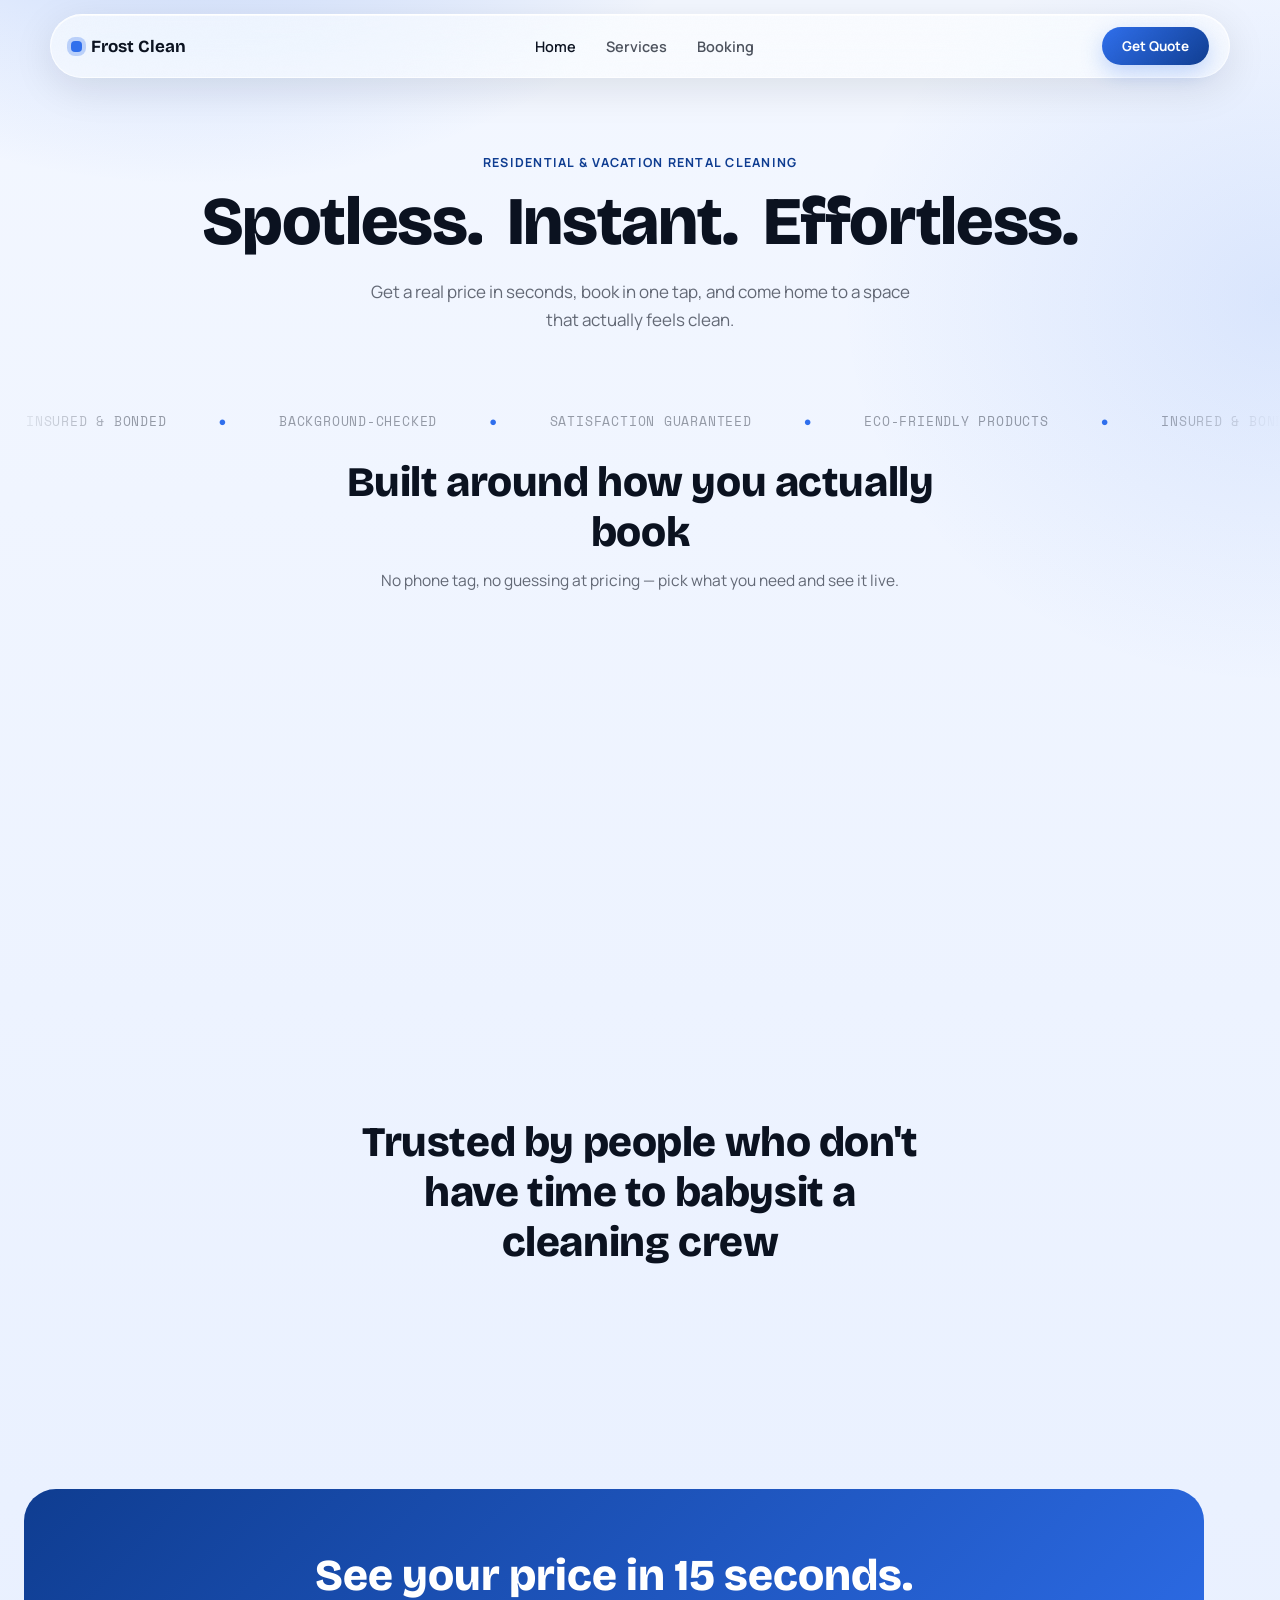
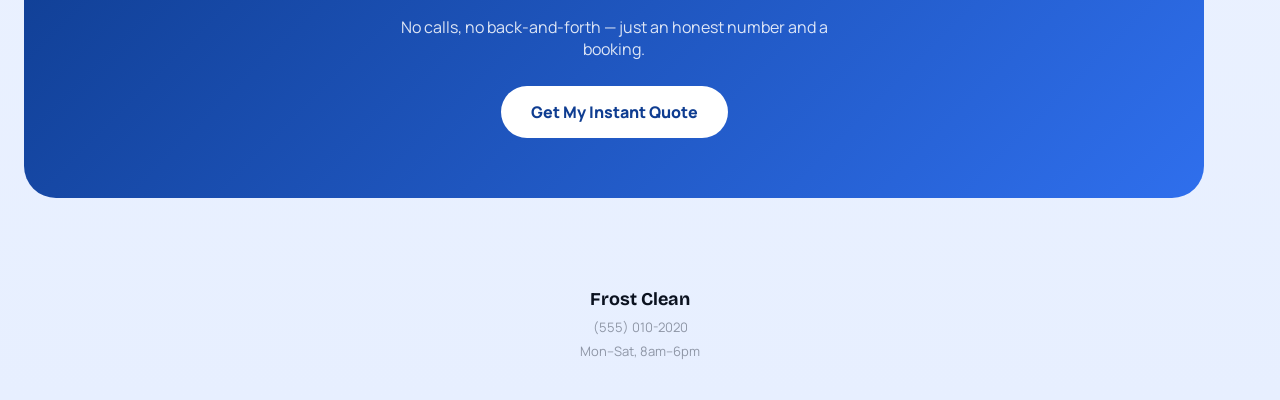
==== index.html @ 078ac019 "Add files via upload" ====
<!DOCTYPE html>
<html lang="en">
<head>
<meta charset="UTF-8">
<meta name="viewport" content="width=device-width, initial-scale=1.0">
<title>Frost Clean — Home</title>
<meta name="description" content="Spotless cleaning, quoted instantly. Residential and vacation rental cleaning built for busy people.">
<link rel="icon" href="data:image/svg+xml,%3Csvg xmlns='http://www.w3.org/2000/svg' viewBox='0 0 32 32'%3E%3Crect width='32' height='32' rx='8' fill='%232F6FED'/%3E%3Ccircle cx='16' cy='16' r='7' fill='white' fill-opacity='0.9'/%3E%3C/svg%3E">
<link rel="stylesheet" href="styles.css">
</head>
<body class="intro-active">

<div id="intro" aria-hidden="true"></div>

<header>
  <div class="nav-inner glass">
    <div class="brand"><span class="brand-dot"></span> <span data-biz-name>Frost Clean</span></div>
    <div class="nav-links">
      <a href="index.html" class="current">Home</a>
      <a href="services.html">Services</a>
      <a href="booking.html">Booking</a>
    </div>
    <a href="booking.html" class="nav-cta">Get Quote</a>
  </div>
</header>

<section class="hero wrap">
  <div class="eyebrow" id="heroEyebrow"></div>
  <h1 class="font-display" id="heroHeadline"></h1>
  <p id="heroSub"></p>
</section>

<div class="marquee">
  <div class="marquee-track" id="marqueeTrack"></div>
</div>

<section class="wrap">
  <div class="section-head">
    <h2>Built around how you actually book</h2>
    <p>No phone tag, no guessing at pricing — pick what you need and see it live.</p>
  </div>
  <div class="bento" id="bentoGrid"></div>
</section>

<section class="wrap">
  <div class="section-head">
    <h2>Trusted by people who don't have time to babysit a cleaning crew</h2>
  </div>
  <div class="testi-grid" id="testiGrid"></div>
</section>

<div class="cta-banner wrap">
  <h2 class="font-display">See your price in 15 seconds.</h2>
  <p>No calls, no back-and-forth — just an honest number and a booking.</p>
  <a href="booking.html" class="btn-white">Get My Instant Quote</a>
</div>

<footer>
  <div class="footer-brand" data-biz-name>Frost Clean</div>
  <div class="footer-meta" data-biz-phone>(555) 010-2020</div>
  <div class="footer-meta" data-biz-hours>Mon–Sat, 8am–6pm</div>
</footer>

<script src="config.js"></script>
<script src="script.js"></script>
</body>
</html>
---- styles.css ----
/* ============================================================
   FROST — main stylesheet
   Fonts: Bricolage Grotesque (display, has real character),
          Manrope (body), Space Mono (data/price — adds personality)
   ============================================================ */

@import url('https://fonts.googleapis.com/css2?family=Bricolage+Grotesque:opsz,wght@12..96,400..800&family=Manrope:wght@400;500;600;700;800&family=Space+Mono:wght@400;700&display=swap');

:root{
  --ink: #0B1220;
  --ink-soft: rgba(11,18,32,0.62);
  --ink-faint: rgba(11,18,32,0.4);
  --blue: #2F6FED;
  --blue-bright: #4FA8FF;
  --blue-deep: #0F3D91;
  --blue-glow: rgba(47,111,237,0.28);
  --surface: #F3F7FF;
  --surface-2: #E7EFFF;
  --glass: rgba(255,255,255,0.55);
  --glass-strong: rgba(255,255,255,0.78);
  --glass-border: rgba(255,255,255,0.7);
  --radius-lg: 28px;
  --radius-md: 20px;
  --radius-sm: 13px;
}

*{ margin:0; padding:0; box-sizing:border-box; }
html{ scroll-behavior:smooth; }
body{
  font-family:'Manrope', sans-serif;
  color:var(--ink);
  background:
    radial-gradient(ellipse 1000px 700px at 15% -10%, var(--blue-glow), transparent 55%),
    radial-gradient(ellipse 800px 700px at 100% 15%, rgba(47,111,237,0.12), transparent 55%),
    linear-gradient(180deg, var(--surface) 0%, var(--surface-2) 100%);
  overflow-x:hidden;
  -webkit-font-smoothing:antialiased;
}
a{ color:inherit; text-decoration:none; }
button{ font-family:inherit; cursor:pointer; border:none; background:none; }
img{ max-width:100%; display:block; }
::selection{ background:var(--blue); color:#fff; }

@media (prefers-reduced-motion: reduce){
  *{ animation-duration:0.01ms !important; animation-iteration-count:1 !important; transition-duration:0.01ms !important; }
}

.font-display{ font-family:'Bricolage Grotesque', sans-serif; }
.font-mono{ font-family:'Space Mono', monospace; }

.wrap{ max-width:1180px; margin:0 auto; padding:0 24px; }

/* ============================================================
   GLASS PRIMITIVE — layered, grainy, directionally lit (not flat)
   ============================================================ */
.glass{
  position:relative;
  background:var(--glass);
  backdrop-filter:blur(20px) saturate(160%);
  -webkit-backdrop-filter:blur(20px) saturate(160%);
  border:1px solid var(--glass-border);
  border-top-color:rgba(255,255,255,0.95);
  border-radius:var(--radius-md);
  box-shadow:0 10px 40px rgba(11,18,32,0.10), inset 0 1px 0 rgba(255,255,255,0.7);
}
.glass::before{
  content:''; position:absolute; inset:0; border-radius:inherit; pointer-events:none; opacity:0.5;
  background-image:url("data:image/svg+xml,%3Csvg xmlns='http://www.w3.org/2000/svg' width='60' height='60'%3E%3Cfilter id='n'%3E%3CfeTurbulence type='fractalNoise' baseFrequency='0.9' numOctaves='2' stitchTiles='stitch'/%3E%3C/filter%3E%3Crect width='100%25' height='100%25' filter='url(%23n)' opacity='0.03'/%3E%3C/svg%3E");
}
.glass-strong{ background:var(--glass-strong); }

/* cursor-reactive highlight — set via JS custom props --mx/--my */
.glass-reactive{ --mx:50%; --my:50%; }
.glass-reactive::after{
  content:''; position:absolute; inset:0; border-radius:inherit; pointer-events:none;
  background: radial-gradient(circle 220px at var(--mx) var(--my), rgba(255,255,255,0.55), transparent 70%);
  opacity:0; transition:opacity .3s ease;
}
.glass-reactive:hover::after{ opacity:1; }

.tilt{ transition:transform .35s cubic-bezier(.2,.8,.2,1), box-shadow .35s ease; }
.tilt:hover{ transform:translateY(-5px); box-shadow:0 24px 60px rgba(11,18,32,0.16); }

/* ============================================================
   THE OPENING WIPE (site-wide, plays once per session)
   ============================================================ */
#intro{
  position:fixed; inset:0; z-index:9999;
  background:
    radial-gradient(circle at 30% 20%, rgba(255,255,255,0.9), transparent 55%),
    linear-gradient(160deg, #eaf3ff 0%, #cfe3ff 45%, #9fc3ff 100%);
  clip-path: polygon(0% 0%, 100% 0%, 100% 100%, 0% 100%);
  animation: wipeAway 1.6s 0.9s cubic-bezier(.7,0,.2,1) forwards;
}
#intro::before{
  content:''; position:absolute; inset:0;
  background: linear-gradient(115deg, transparent 35%, rgba(255,255,255,0.7) 48%, transparent 60%);
  background-size: 260% 260%; background-position: 120% 0%;
  animation: shineSweep 1.4s 1.0s ease-in forwards;
}
@keyframes shineSweep{ to{ background-position: -20% 100%; } }
@keyframes wipeAway{
  0%{ clip-path: polygon(0% 0%, 100% 0%, 100% 100%, 0% 100%); }
  100%{ clip-path: polygon(150% -60%, 230% -60%, 230% 170%, 150% 170%); }
}
.foam-bubble{
  position:absolute; border-radius:50%;
  background: radial-gradient(circle at 30% 30%, #ffffff, #cfe3ff 70%);
  opacity:0; transform:scale(0.3);
  animation: bubbleUp 0.7s ease-out forwards;
  box-shadow: inset -4px -4px 10px rgba(47,111,237,0.15), 0 4px 10px rgba(47,111,237,0.15);
}
@keyframes bubbleUp{
  0%{ opacity:0; transform:scale(0.3) translateY(20px); }
  60%{ opacity:1; transform:scale(1.08) translateY(0); }
  100%{ opacity:0.95; transform:scale(1) translateY(0); }
}
.intro-word{
  position:absolute; top:50%; left:50%; transform:translate(-50%,-50%);
  font-family:'Bricolage Grotesque',sans-serif; font-weight:800; font-size:clamp(28px,6vw,54px);
  color:var(--blue-deep); letter-spacing:-0.02em; opacity:0;
  animation: wordIn 0.6s ease-out 0.15s forwards, wordOut 0.5s ease-in 1.0s forwards;
}
@keyframes wordIn{ from{ opacity:0; transform:translate(-50%,-50%) scale(0.85); } to{ opacity:1; transform:translate(-50%,-50%) scale(1); } }
@keyframes wordOut{ to{ opacity:0; transform:translate(-50%,-50%) scale(1.05); } }
body.intro-active{ overflow:hidden; height:100%; }

/* ============================================================
   NAV
   ============================================================ */
header{ position:sticky; top:14px; z-index:100; display:flex; justify-content:center; padding:0 14px; }
.nav-inner{
  width:100%; max-width:1180px; display:flex; align-items:center; justify-content:space-between;
  padding:12px 20px; border-radius:999px;
}
.brand{ display:flex; align-items:center; gap:9px; font-family:'Bricolage Grotesque',sans-serif; font-weight:700; font-size:17px; }
.brand-dot{ width:11px; height:11px; border-radius:4px; background:var(--blue); box-shadow:0 0 0 4px var(--blue-glow); }
.nav-links{ display:flex; gap:30px; font-size:14.5px; font-weight:600; }
.nav-links a{ opacity:.72; transition:.2s; }
.nav-links a:hover, .nav-links a.current{ opacity:1; }
.nav-cta{
  background:linear-gradient(135deg, var(--blue), var(--blue-deep)); color:#fff; font-weight:700; font-size:13.5px;
  padding:10px 20px; border-radius:999px; box-shadow:0 8px 22px var(--blue-glow); transition:transform .2s;
}
.nav-cta:hover{ transform:translateY(-2px); }
.nav-toggle{ display:none; }

/* ============================================================
   HERO with split-word entrance
   ============================================================ */
.hero{ text-align:center; padding:90px 24px 50px; }
.eyebrow{ font-size:12.5px; font-weight:700; letter-spacing:.1em; text-transform:uppercase; color:var(--blue-deep); margin-bottom:16px; }
.hero h1{ font-family:'Bricolage Grotesque',sans-serif; font-weight:800; font-size:clamp(38px,7vw,68px); letter-spacing:-0.02em; line-height:1.02; }
.split-word{ display:inline-block; overflow:hidden; vertical-align:top; margin:0 6px; }
.split-word span{ display:inline-block; transform:translateY(110%); animation:wordRise .7s cubic-bezier(.2,.9,.25,1) forwards; }
@keyframes wordRise{ to{ transform:translateY(0); } }
.hero p{ color:var(--ink-soft); max-width:540px; margin:22px auto 0; font-size:17px; line-height:1.6; }

/* trust marquee */
.marquee{ overflow:hidden; white-space:nowrap; padding:26px 0; -webkit-mask-image:linear-gradient(90deg,transparent,#000 10%,#000 90%,transparent); mask-image:linear-gradient(90deg,transparent,#000 10%,#000 90%,transparent); }
.marquee-track{ display:inline-flex; animation:scrollMarquee 22s linear infinite; }
.marquee-track span{ font-family:'Space Mono',monospace; font-size:13px; letter-spacing:.06em; padding:0 26px; color:var(--ink-faint); }
.marquee-track span.dot{ color:var(--blue); }
@keyframes scrollMarquee{ from{ transform:translateX(0); } to{ transform:translateX(-50%); } }

/* ============================================================
   BENTO SERVICES GRID (asymmetric — not uniform 3-col)
   ============================================================ */
section{ padding:70px 0; }
.section-head{ max-width:600px; margin:0 auto 44px; text-align:center; }
.section-head h2{ font-family:'Bricolage Grotesque',sans-serif; font-weight:800; font-size:clamp(28px,4.4vw,42px); letter-spacing:-0.01em; }
.section-head p{ color:var(--ink-soft); margin-top:12px; font-size:15.5px; }

.bento{ display:grid; grid-template-columns:repeat(4, 1fr); grid-auto-rows:150px; gap:16px; }
.bento-card{ padding:26px; display:flex; flex-direction:column; justify-content:flex-end; overflow:hidden; }
.bento-card.big{ grid-column:span 2; grid-row:span 2; }
.bento-card h3{ font-family:'Bricolage Grotesque',sans-serif; font-weight:700; font-size:20px; margin-bottom:8px; }
.bento-card.big h3{ font-size:26px; }
.bento-card p{ color:var(--ink-soft); font-size:14px; line-height:1.5; }
.bento-card .glow{ position:absolute; width:180px; height:180px; border-radius:50%; background:radial-gradient(circle, var(--blue-glow), transparent 70%); top:-60px; right:-60px; }

/* ============================================================
   TESTIMONIALS
   ============================================================ */
.testi-grid{ display:grid; grid-template-columns:repeat(3,1fr); gap:18px; }
.testi-card{ padding:26px; }
.stars{ color:var(--blue); letter-spacing:2px; margin-bottom:12px; }
.testi-card p{ font-size:14.5px; margin-bottom:14px; }
.testi-name{ font-weight:700; font-size:13.5px; }

/* ============================================================
   BIG CTA BANNER
   ============================================================ */
.cta-banner{
  margin:20px 24px; padding:60px 40px; text-align:center; border-radius:32px;
  background:linear-gradient(135deg, var(--blue-deep), var(--blue));
  color:#fff; position:relative; overflow:hidden;
}
.cta-banner h2{ font-family:'Bricolage Grotesque',sans-serif; font-weight:800; font-size:clamp(28px,4.6vw,44px); margin-bottom:14px; }
.cta-banner p{ opacity:.85; max-width:460px; margin:0 auto 26px; }
.cta-banner .btn-white{
  display:inline-block; background:#fff; color:var(--blue-deep); font-weight:800; padding:15px 30px; border-radius:999px;
  transition:transform .2s;
}
.cta-banner .btn-white:hover{ transform:translateY(-3px); }

/* ============================================================
   CALCULATOR (booking page)
   ============================================================ */
.calc{ max-width:600px; margin:0 auto; padding:32px; }
.type-pills{ display:flex; gap:8px; margin-bottom:22px; }
.pill{ flex:1; text-align:center; padding:11px 8px; border-radius:14px; font-size:12.5px; font-weight:700;
  background:rgba(255,255,255,0.5); border:1px solid rgba(11,18,32,0.08); cursor:pointer; transition:.2s; color:var(--ink-soft); }
.pill.active{ background:var(--blue); color:#fff; box-shadow:0 8px 18px var(--blue-glow); border-color:transparent; }
.calc-grid{ display:grid; grid-template-columns:1fr 1fr; gap:14px; margin-bottom:22px; }
.field label{ display:block; font-size:12px; font-weight:700; color:var(--ink-soft); text-transform:uppercase; letter-spacing:.05em; margin-bottom:8px; }
.stepper{ display:flex; align-items:center; gap:12px; background:rgba(255,255,255,0.5); border:1px solid rgba(11,18,32,0.08); border-radius:14px; padding:9px 14px; }
.stepper button{ width:30px; height:30px; border-radius:9px; background:rgba(47,111,237,0.1); color:var(--blue-deep); font-size:17px; font-weight:700; transition:.2s; }
.stepper button:hover{ background:var(--blue); color:#fff; }
.stepper span{ font-family:'Space Mono',monospace; font-weight:700; flex:1; text-align:center; }
.zip-field input{ width:100%; padding:12px 14px; border-radius:14px; border:1px solid rgba(11,18,32,0.08); background:rgba(255,255,255,0.5); font-family:inherit; font-size:14.5px; }
.zip-field input:focus{ outline:none; border-color:var(--blue); box-shadow:0 0 0 3px var(--blue-glow); }
.breakdown{ border-top:1px dashed rgba(11,18,32,0.15); padding-top:16px; margin-bottom:8px; }
.b-row{ display:flex; justify-content:space-between; font-size:13px; color:var(--ink-soft); padding:4px 0; font-family:'Space Mono',monospace; }
.b-row.total{ color:var(--ink); font-weight:700; font-size:15px; border-top:1px solid rgba(11,18,32,0.1); margin-top:6px; padding-top:10px; }
.price-hero{ text-align:center; margin:18px 0 22px; position:relative; }
.price-hero .amount{ font-family:'Space Mono',monospace; font-weight:700; font-size:46px; color:var(--blue-deep); }
.price-hero .amount sup{ font-size:18px; }
.price-hero .caption{ font-size:12.5px; color:var(--ink-soft); margin-top:4px; }
.ripple{ position:absolute; left:50%; top:50%; width:10px; height:10px; border-radius:50%; border:2px solid var(--blue-bright); transform:translate(-50%,-50%); opacity:0; pointer-events:none; }
.ripple.animate{ animation: rippleOut 0.6s ease-out; }
@keyframes rippleOut{ 0%{ opacity:0.8; width:10px; height:10px; } 100%{ opacity:0; width:170px; height:170px; } }

.btn-primary{
  display:block; width:100%; text-align:center; padding:16px; border-radius:999px;
  background:linear-gradient(135deg, var(--blue), var(--blue-deep)); color:#fff;
  font-weight:700; font-size:15px; box-shadow:0 14px 30px var(--blue-glow); transition:transform .2s;
}
.btn-primary:hover{ transform:translateY(-3px); }

.book-form{ display:flex; flex-direction:column; gap:12px; margin-top:30px; }
.book-form input, .book-form select, .book-form textarea{
  padding:13px 15px; border-radius:14px; border:1px solid rgba(11,18,32,0.1); background:rgba(255,255,255,0.55);
  font-family:inherit; font-size:14.5px;
}
.book-form input:focus, .book-form select:focus, .book-form textarea:focus{ outline:none; border-color:var(--blue); box-shadow:0 0 0 3px var(--blue-glow); }
.sr-only{ position:absolute; width:1px; height:1px; padding:0; margin:-1px; overflow:hidden; clip:rect(0,0,0,0); white-space:nowrap; border:0; }

/* ============================================================
   SERVICES PAGE — pricing tiers
   ============================================================ */
.tier-grid{ display:grid; grid-template-columns:repeat(3,1fr); gap:20px; }
.tier-card{ padding:32px 26px; text-align:center; }
.tier-card.featured{ border:2px solid var(--blue); transform:scale(1.03); }
.tier-name{ font-family:'Bricolage Grotesque',sans-serif; font-weight:700; font-size:20px; margin-bottom:8px; }
.tier-price{ font-family:'Space Mono',monospace; font-weight:700; font-size:36px; color:var(--blue-deep); margin-bottom:16px; }
.tier-list{ list-style:none; text-align:left; margin-bottom:24px; }
.tier-list li{ font-size:13.5px; color:var(--ink-soft); padding:7px 0; border-bottom:1px solid rgba(11,18,32,0.06); }
.tier-list li::before{ content:'✓ '; color:var(--blue); font-weight:700; }

/* ============================================================
   WIPE-CLEAN SCROLL REVEAL
   ============================================================ */
.wipe{ opacity:0; clip-path: polygon(0 0, 0 0, 0 100%, 0% 100%); transition: clip-path 0.9s cubic-bezier(.65,0,.35,1), opacity 0.5s ease; }
.wipe.wipe-in{ opacity:1; clip-path: polygon(0 0, 100% 0, 100% 100%, 0% 100%); }

/* ============================================================
   FOOTER
   ============================================================ */
footer{ text-align:center; padding:70px 20px 40px; }
.footer-brand{ font-family:'Bricolage Grotesque',sans-serif; font-weight:700; font-size:18px; margin-bottom:8px; }
.footer-meta{ font-size:13px; color:var(--ink-faint); margin-top:6px; }

/* ============================================================
   RESPONSIVE
   ============================================================ */
@media (max-width:900px){
  .bento{ grid-template-columns:repeat(2,1fr); }
  .bento-card.big{ grid-column:span 2; grid-row:span 1; min-height:200px; }
  .testi-grid{ grid-template-columns:1fr; }
  .tier-grid{ grid-template-columns:1fr; }
  .tier-card.featured{ transform:none; }
}
@media (max-width:640px){
  .nav-links{ display:none; }
  .bento{ grid-template-columns:1fr; }
  .bento-card.big{ grid-column:span 1; }
  .calc-grid{ grid-template-columns:1fr; }
}
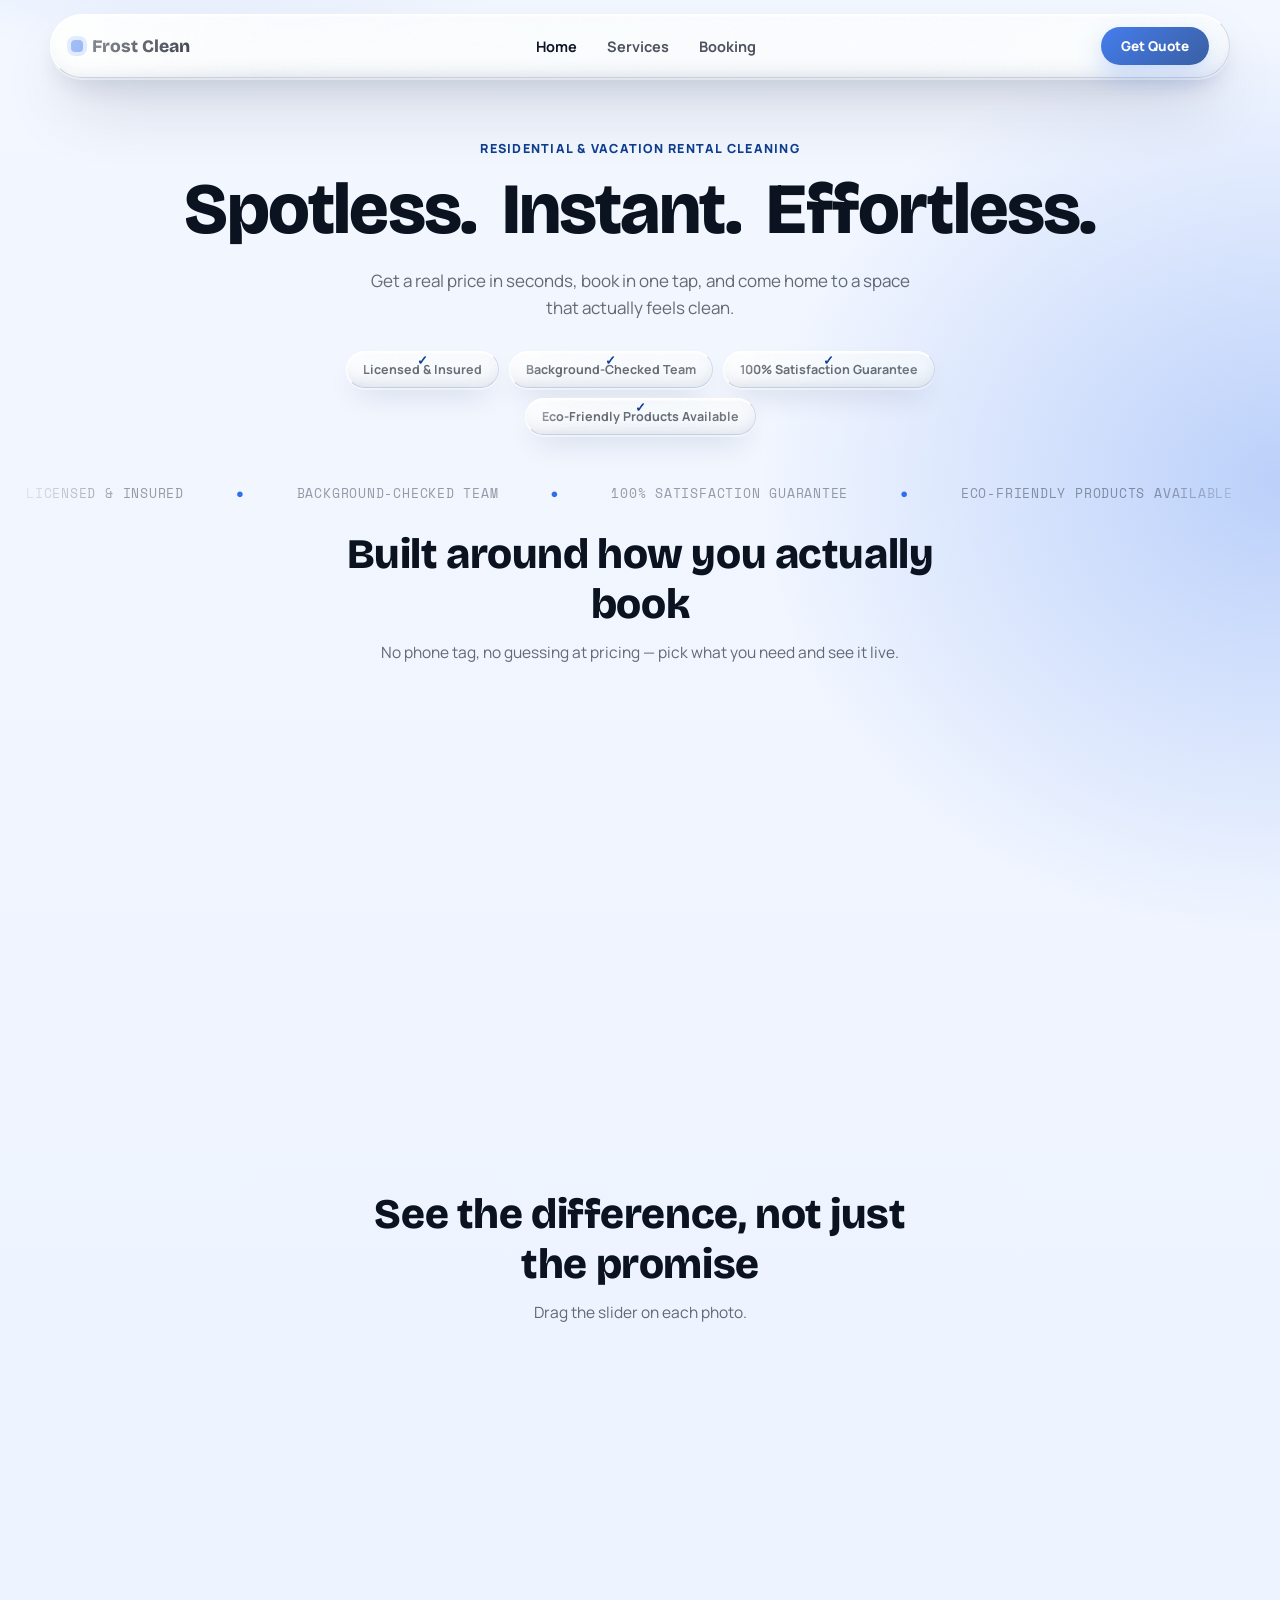
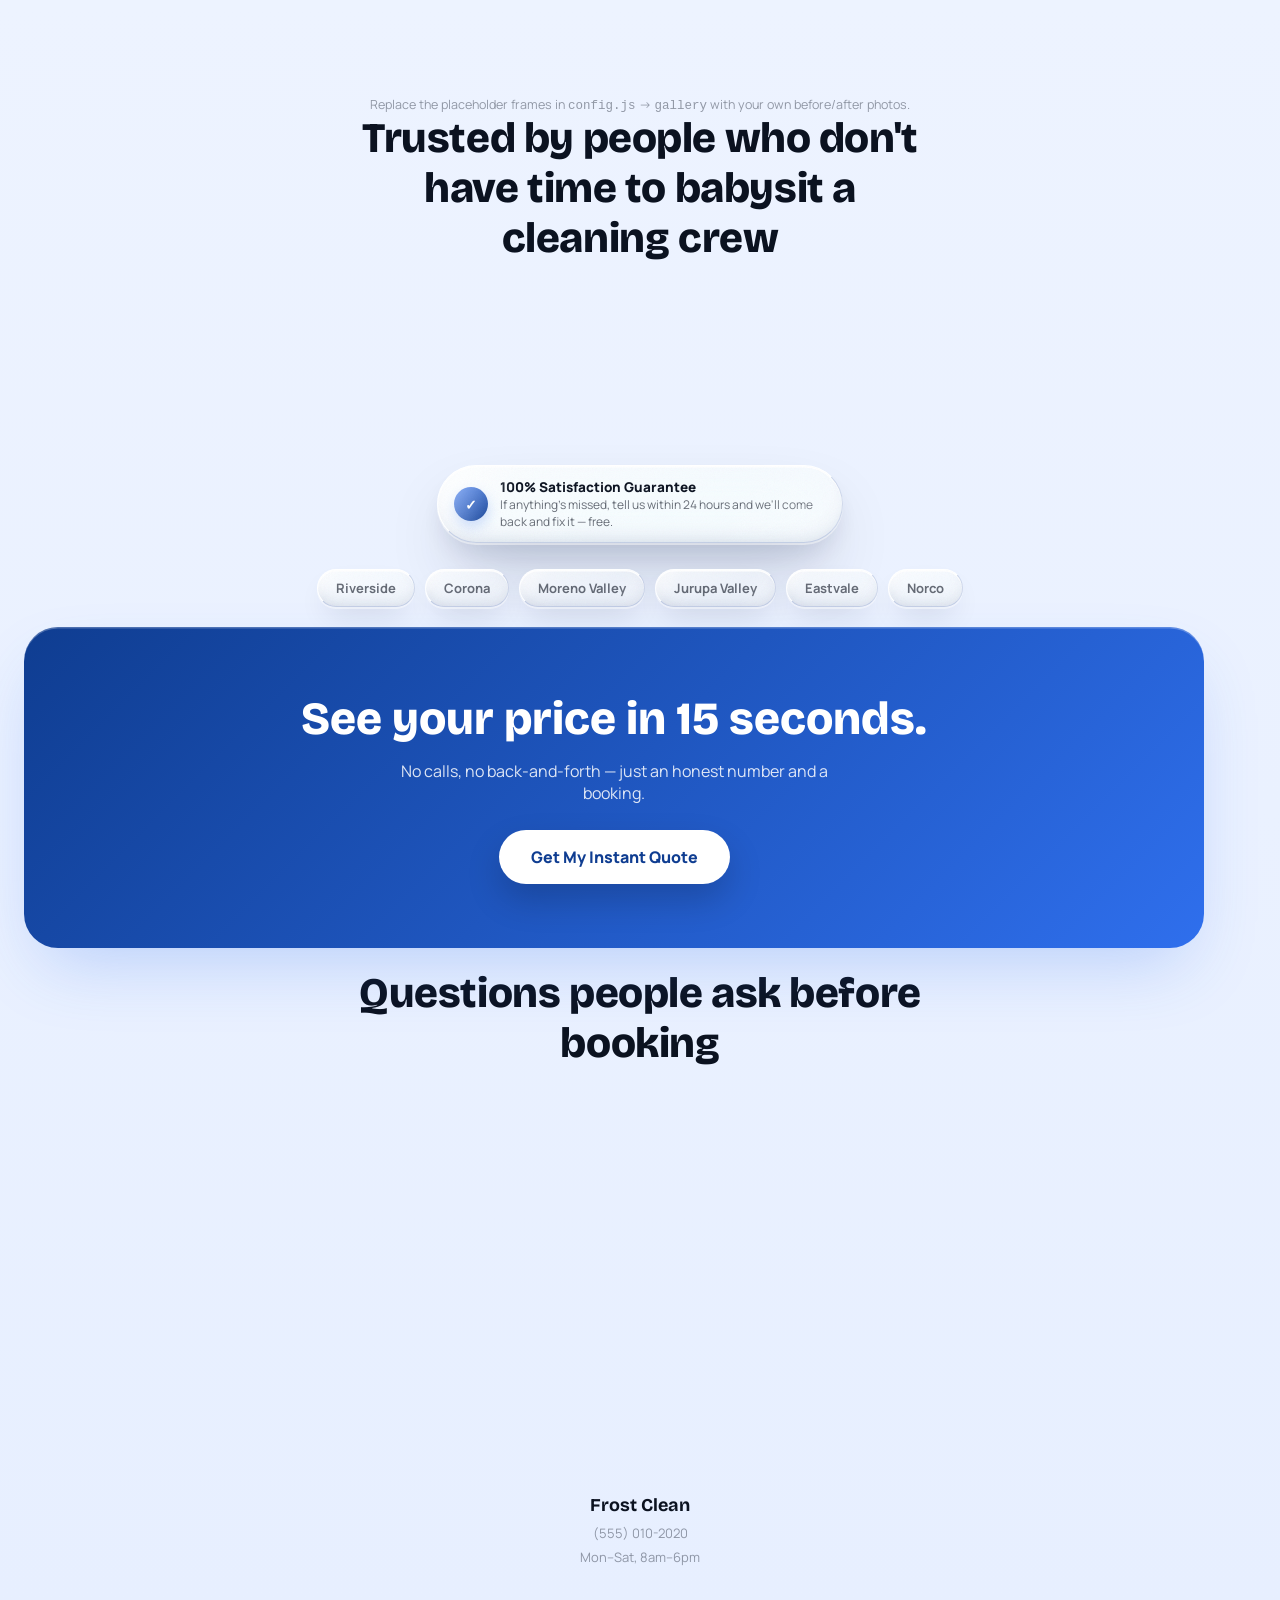
==== commit 6534ca5d: "Add files via upload" ====
--- a/index.html
+++ b/index.html
@@ -3,9 +3,14 @@
 <head>
 <meta charset="UTF-8">
 <meta name="viewport" content="width=device-width, initial-scale=1.0">
+<meta name="theme-color" content="#2F6FED">
 <title>Frost Clean — Home</title>
 <meta name="description" content="Spotless cleaning, quoted instantly. Residential and vacation rental cleaning built for busy people.">
+<meta property="og:title" content="Frost Clean">
+<meta property="og:description" content="Get a real price in seconds, book in one tap.">
 <link rel="icon" href="data:image/svg+xml,%3Csvg xmlns='http://www.w3.org/2000/svg' viewBox='0 0 32 32'%3E%3Crect width='32' height='32' rx='8' fill='%232F6FED'/%3E%3Ccircle cx='16' cy='16' r='7' fill='white' fill-opacity='0.9'/%3E%3C/svg%3E">
+<link rel="preconnect" href="https://fonts.googleapis.com">
+<link rel="preconnect" href="https://fonts.gstatic.com" crossorigin>
 <link rel="stylesheet" href="styles.css">
 </head>
 <body class="intro-active">
@@ -28,6 +33,7 @@
   <div class="eyebrow" id="heroEyebrow"></div>
   <h1 class="font-display" id="heroHeadline"></h1>
   <p id="heroSub"></p>
+  <div class="badge-row" id="badgeRow"></div>
 </section>
 
 <div class="marquee">
@@ -44,9 +50,23 @@
 
 <section class="wrap">
   <div class="section-head">
+    <h2>See the difference, not just the promise</h2>
+    <p>Drag the slider on each photo.</p>
+  </div>
+  <div class="gallery-grid" id="galleryGrid"></div>
+  <p class="gallery-note">Replace the placeholder frames in <code>config.js</code> → <code>gallery</code> with your own before/after photos.</p>
+</section>
+
+<section class="wrap">
+  <div class="section-head">
     <h2>Trusted by people who don't have time to babysit a cleaning crew</h2>
   </div>
   <div class="testi-grid" id="testiGrid"></div>
+</section>
+
+<section class="wrap" style="text-align:center;">
+  <div class="guarantee-badge glass" id="guaranteeBadge"></div>
+  <div class="area-chips" id="areaChips"></div>
 </section>
 
 <div class="cta-banner wrap">
@@ -55,13 +75,22 @@
   <a href="booking.html" class="btn-white">Get My Instant Quote</a>
 </div>
 
+<section class="wrap">
+  <div class="section-head">
+    <h2>Questions people ask before booking</h2>
+  </div>
+  <div class="faq-list" id="faqList"></div>
+</section>
+
 <footer>
   <div class="footer-brand" data-biz-name>Frost Clean</div>
   <div class="footer-meta" data-biz-phone>(555) 010-2020</div>
   <div class="footer-meta" data-biz-hours>Mon–Sat, 8am–6pm</div>
 </footer>
 
-<script src="config.js"></script>
-<script src="script.js"></script>
+<div class="mobile-cta glass-strong" id="mobileCta"></div>
+
+<script src="config.js" defer></script>
+<script src="script.js" defer></script>
 </body>
 </html>
--- a/styles.css
+++ b/styles.css
@@ -2,6 +2,11 @@
    FROST — main stylesheet
    Fonts: Bricolage Grotesque (display, has real character),
           Manrope (body), Space Mono (data/price — adds personality)
+
+   Colors are set as CSS variables here as sane fallbacks, but
+   theme.js overwrites --blue / --blue-deep / --blue-bright /
+   --blue-glow at runtime from config.js. You should not need to
+   edit the color values below for a normal rebrand.
    ============================================================ */
 
 @import url('https://fonts.googleapis.com/css2?family=Bricolage+Grotesque:opsz,wght@12..96,400..800&family=Manrope:wght@400;500;600;700;800&family=Space+Mono:wght@400;700&display=swap');
@@ -16,12 +21,12 @@
   --blue-glow: rgba(47,111,237,0.28);
   --surface: #F3F7FF;
   --surface-2: #E7EFFF;
-  --glass: rgba(255,255,255,0.55);
-  --glass-strong: rgba(255,255,255,0.78);
-  --glass-border: rgba(255,255,255,0.7);
-  --radius-lg: 28px;
-  --radius-md: 20px;
-  --radius-sm: 13px;
+  --glass: rgba(255,255,255,0.46);
+  --glass-strong: rgba(255,255,255,0.72);
+  --glass-border: rgba(255,255,255,0.75);
+  --radius-lg: 30px;
+  --radius-md: 22px;
+  --radius-sm: 14px;
 }
 
 *{ margin:0; padding:0; box-sizing:border-box; }
@@ -31,7 +36,7 @@
   color:var(--ink);
   background:
     radial-gradient(ellipse 1000px 700px at 15% -10%, var(--blue-glow), transparent 55%),
-    radial-gradient(ellipse 800px 700px at 100% 15%, rgba(47,111,237,0.12), transparent 55%),
+    radial-gradient(ellipse 800px 700px at 100% 15%, var(--blue-glow), transparent 65%),
     linear-gradient(180deg, var(--surface) 0%, var(--surface-2) 100%);
   overflow-x:hidden;
   -webkit-font-smoothing:antialiased;
@@ -51,38 +56,85 @@
 .wrap{ max-width:1180px; margin:0 auto; padding:0 24px; }
 
 /* ============================================================
-   GLASS PRIMITIVE — layered, grainy, directionally lit (not flat)
+   GLASS PRIMITIVE — thick, layered, directionally lit "real glass"
+   Built from: a lit top-left edge, a darker bottom-right edge,
+   a diagonal specular sheen, fine grain, and a deep drop shadow
+   so the panel reads as a physical slab, not a flat tint.
    ============================================================ */
 .glass{
   position:relative;
-  background:var(--glass);
-  backdrop-filter:blur(20px) saturate(160%);
-  -webkit-backdrop-filter:blur(20px) saturate(160%);
-  border:1px solid var(--glass-border);
+  background:
+    linear-gradient(155deg, var(--glass-strong) 0%, var(--glass) 55%, var(--glass) 100%);
+  backdrop-filter:blur(34px) saturate(190%) brightness(1.04);
+  -webkit-backdrop-filter:blur(34px) saturate(190%) brightness(1.04);
+  border-radius:var(--radius-md);
+  border:1.5px solid rgba(255,255,255,0.65);
   border-top-color:rgba(255,255,255,0.95);
-  border-radius:var(--radius-md);
-  box-shadow:0 10px 40px rgba(11,18,32,0.10), inset 0 1px 0 rgba(255,255,255,0.7);
+  border-left-color:rgba(255,255,255,0.85);
+  border-right-color:rgba(60,90,160,0.22);
+  border-bottom-color:rgba(60,90,160,0.28);
+  box-shadow:
+    inset 0 1.5px 0 rgba(255,255,255,0.95),
+    inset 0 -10px 24px -18px rgba(15,40,90,0.35),
+    0 2px 0 rgba(255,255,255,0.45),
+    0 14px 30px -10px rgba(11,25,60,0.16),
+    0 34px 70px -20px rgba(11,25,60,0.30);
 }
 .glass::before{
-  content:''; position:absolute; inset:0; border-radius:inherit; pointer-events:none; opacity:0.5;
-  background-image:url("data:image/svg+xml,%3Csvg xmlns='http://www.w3.org/2000/svg' width='60' height='60'%3E%3Cfilter id='n'%3E%3CfeTurbulence type='fractalNoise' baseFrequency='0.9' numOctaves='2' stitchTiles='stitch'/%3E%3C/filter%3E%3Crect width='100%25' height='100%25' filter='url(%23n)' opacity='0.03'/%3E%3C/svg%3E");
-}
-.glass-strong{ background:var(--glass-strong); }
+  content:''; position:absolute; inset:0; border-radius:inherit; pointer-events:none;
+  background-image:
+    linear-gradient(122deg, rgba(255,255,255,0.65) 0%, rgba(255,255,255,0) 20%, rgba(255,255,255,0) 72%, rgba(255,255,255,0.18) 100%),
+    url("data:image/svg+xml,%3Csvg xmlns='http://www.w3.org/2000/svg' width='60' height='60'%3E%3Cfilter id='n'%3E%3CfeTurbulence type='fractalNoise' baseFrequency='0.9' numOctaves='2' stitchTiles='stitch'/%3E%3C/filter%3E%3Crect width='100%25' height='100%25' filter='url(%23n)' opacity='0.045'/%3E%3C/svg%3E");
+  mix-blend-mode:normal;
+}
+.glass-strong{ background:linear-gradient(155deg, var(--glass-strong) 0%, var(--glass-strong) 100%); }
 
 /* cursor-reactive highlight — set via JS custom props --mx/--my */
 .glass-reactive{ --mx:50%; --my:50%; }
 .glass-reactive::after{
   content:''; position:absolute; inset:0; border-radius:inherit; pointer-events:none;
-  background: radial-gradient(circle 220px at var(--mx) var(--my), rgba(255,255,255,0.55), transparent 70%);
+  background: radial-gradient(circle 240px at var(--mx) var(--my), rgba(255,255,255,0.6), transparent 70%);
   opacity:0; transition:opacity .3s ease;
 }
 .glass-reactive:hover::after{ opacity:1; }
 
 .tilt{ transition:transform .35s cubic-bezier(.2,.8,.2,1), box-shadow .35s ease; }
-.tilt:hover{ transform:translateY(-5px); box-shadow:0 24px 60px rgba(11,18,32,0.16); }
+.tilt:hover{ transform:translateY(-6px); box-shadow:
+  inset 0 1.5px 0 rgba(255,255,255,0.95),
+  inset 0 -10px 24px -18px rgba(15,40,90,0.35),
+  0 2px 0 rgba(255,255,255,0.45),
+  0 24px 45px -12px rgba(11,25,60,0.22),
+  0 44px 90px -20px rgba(11,25,60,0.36); }
+
+/* ============================================================
+   3D TILT — real perspective rotation driven by cursor position
+   (set via JS custom props --rx/--ry/--tz), layered with the
+   glass specular sheen so a panel reads as a lifted, lit slab of
+   glass rather than a flat card with a shadow.
+   ============================================================ */
+.tilt-3d-scope{ perspective:1400px; }
+.tilt-3d{
+  --rx:0deg; --ry:0deg; --tz:0px;
+  transform:perspective(1400px) rotateX(var(--rx)) rotateY(var(--ry)) translateZ(var(--tz));
+  transition:transform .5s cubic-bezier(.2,.8,.2,1), box-shadow .5s ease;
+  will-change:transform;
+}
+.tilt-3d.tilting{ transition:transform .05s linear; }
+.tilt-3d:hover{
+  --tz:14px;
+  box-shadow:
+    inset 0 1.5px 0 rgba(255,255,255,0.95),
+    inset 0 -10px 24px -18px rgba(15,40,90,0.35),
+    0 2px 0 rgba(255,255,255,0.45),
+    0 30px 50px -14px rgba(11,25,60,0.24),
+    0 54px 100px -24px rgba(11,25,60,0.38);
+}
 
 /* ============================================================
    THE OPENING WIPE (site-wide, plays once per session)
+   Deliberately paced: mark draws in, name settles, tagline
+   arrives, then the frost wipes away. ~5.6s for first-time
+   visitors; a "Skip" control is always available.
    ============================================================ */
 #intro{
   position:fixed; inset:0; z-index:9999;
@@ -90,39 +142,69 @@
     radial-gradient(circle at 30% 20%, rgba(255,255,255,0.9), transparent 55%),
     linear-gradient(160deg, #eaf3ff 0%, #cfe3ff 45%, #9fc3ff 100%);
   clip-path: polygon(0% 0%, 100% 0%, 100% 100%, 0% 100%);
-  animation: wipeAway 1.6s 0.9s cubic-bezier(.7,0,.2,1) forwards;
+  animation: wipeAway 2.2s 3.4s cubic-bezier(.7,0,.2,1) forwards;
 }
 #intro::before{
   content:''; position:absolute; inset:0;
   background: linear-gradient(115deg, transparent 35%, rgba(255,255,255,0.7) 48%, transparent 60%);
   background-size: 260% 260%; background-position: 120% 0%;
-  animation: shineSweep 1.4s 1.0s ease-in forwards;
+  animation: shineSweep 2.0s 3.5s ease-in forwards;
 }
 @keyframes shineSweep{ to{ background-position: -20% 100%; } }
 @keyframes wipeAway{
   0%{ clip-path: polygon(0% 0%, 100% 0%, 100% 100%, 0% 100%); }
   100%{ clip-path: polygon(150% -60%, 230% -60%, 230% 170%, 150% 170%); }
 }
+.intro-mark{
+  position:absolute; top:44%; left:50%; transform:translate(-50%,-50%);
+  width:64px; height:64px; border-radius:18px;
+  background:rgba(255,255,255,0.5); border:2px solid rgba(255,255,255,0.9);
+  opacity:0; animation: markIn 1.1s cubic-bezier(.2,.8,.2,1) 0.2s forwards;
+}
+.intro-mark::before{
+  content:''; position:absolute; inset:14px; border-radius:50%;
+  background:var(--blue-deep); opacity:0.85;
+}
+@keyframes markIn{
+  0%{ opacity:0; transform:translate(-50%,-50%) scale(0.5) rotate(-25deg); }
+  70%{ opacity:1; transform:translate(-50%,-50%) scale(1.06) rotate(4deg); }
+  100%{ opacity:1; transform:translate(-50%,-50%) scale(1) rotate(0deg); }
+}
 .foam-bubble{
   position:absolute; border-radius:50%;
   background: radial-gradient(circle at 30% 30%, #ffffff, #cfe3ff 70%);
   opacity:0; transform:scale(0.3);
-  animation: bubbleUp 0.7s ease-out forwards;
+  animation: bubbleUp 1.3s ease-out forwards;
   box-shadow: inset -4px -4px 10px rgba(47,111,237,0.15), 0 4px 10px rgba(47,111,237,0.15);
 }
 @keyframes bubbleUp{
-  0%{ opacity:0; transform:scale(0.3) translateY(20px); }
-  60%{ opacity:1; transform:scale(1.08) translateY(0); }
+  0%{ opacity:0; transform:scale(0.3) translateY(26px); }
+  55%{ opacity:1; transform:scale(1.08) translateY(0); }
   100%{ opacity:0.95; transform:scale(1) translateY(0); }
 }
 .intro-word{
-  position:absolute; top:50%; left:50%; transform:translate(-50%,-50%);
+  position:absolute; top:56%; left:50%; transform:translate(-50%,-50%);
   font-family:'Bricolage Grotesque',sans-serif; font-weight:800; font-size:clamp(28px,6vw,54px);
-  color:var(--blue-deep); letter-spacing:-0.02em; opacity:0;
-  animation: wordIn 0.6s ease-out 0.15s forwards, wordOut 0.5s ease-in 1.0s forwards;
-}
-@keyframes wordIn{ from{ opacity:0; transform:translate(-50%,-50%) scale(0.85); } to{ opacity:1; transform:translate(-50%,-50%) scale(1); } }
-@keyframes wordOut{ to{ opacity:0; transform:translate(-50%,-50%) scale(1.05); } }
+  color:var(--blue-deep); letter-spacing:-0.02em; opacity:0; white-space:nowrap; text-align:center;
+  animation: wordIn 0.9s ease-out 1.3s forwards, wordOut 0.7s ease-in 3.0s forwards;
+}
+.intro-sub{
+  position:absolute; top:66%; left:50%; transform:translate(-50%,-50%);
+  font-family:'Manrope',sans-serif; font-weight:600; font-size:clamp(13px,2.4vw,16px);
+  letter-spacing:.04em; color:var(--blue-deep); opacity:0; white-space:nowrap; text-align:center;
+  animation: wordIn 0.8s ease-out 2.1s forwards, wordOut 0.6s ease-in 3.0s forwards;
+}
+@keyframes wordIn{ from{ opacity:0; transform:translate(-50%,-50%) scale(0.9); } to{ opacity:1; transform:translate(-50%,-50%) scale(1); } }
+@keyframes wordOut{ to{ opacity:0; transform:translate(-50%,-50%) scale(1.04); } }
+.intro-skip{
+  position:absolute; bottom:28px; right:28px; z-index:2;
+  font-family:'Manrope',sans-serif; font-size:12.5px; font-weight:700; letter-spacing:.03em;
+  color:var(--blue-deep); padding:9px 16px; border-radius:999px;
+  background:rgba(255,255,255,0.55); border:1px solid rgba(255,255,255,0.8);
+  opacity:0; animation: skipIn 0.5s ease 0.6s forwards;
+}
+.intro-skip:hover{ background:rgba(255,255,255,0.8); }
+@keyframes skipIn{ to{ opacity:1; } }
 body.intro-active{ overflow:hidden; height:100%; }
 
 /* ============================================================
@@ -133,28 +215,37 @@
   width:100%; max-width:1180px; display:flex; align-items:center; justify-content:space-between;
   padding:12px 20px; border-radius:999px;
 }
-.brand{ display:flex; align-items:center; gap:9px; font-family:'Bricolage Grotesque',sans-serif; font-weight:700; font-size:17px; }
-.brand-dot{ width:11px; height:11px; border-radius:4px; background:var(--blue); box-shadow:0 0 0 4px var(--blue-glow); }
-.nav-links{ display:flex; gap:30px; font-size:14.5px; font-weight:600; }
-.nav-links a{ opacity:.72; transition:.2s; }
+.brand{ display:flex; align-items:center; gap:9px; font-family:'Bricolage Grotesque',sans-serif; font-weight:800; font-size:17.5px; }
+.brand-dot{ width:12px; height:12px; border-radius:4px; background:var(--blue); box-shadow:0 0 0 4px var(--blue-glow); }
+.brand-logo{ height:28px; width:auto; max-width:140px; object-fit:contain; }
+.nav-links{ display:flex; gap:30px; font-size:14.5px; font-weight:700; }
+.nav-links a{ opacity:.72; transition:opacity .2s; }
 .nav-links a:hover, .nav-links a.current{ opacity:1; }
 .nav-cta{
-  background:linear-gradient(135deg, var(--blue), var(--blue-deep)); color:#fff; font-weight:700; font-size:13.5px;
-  padding:10px 20px; border-radius:999px; box-shadow:0 8px 22px var(--blue-glow); transition:transform .2s;
+  font-size:13.5px; font-weight:800; padding:10px 20px; border-radius:999px; color:#fff;
+  background:linear-gradient(135deg, var(--blue), var(--blue-deep));
+  box-shadow:0 10px 24px var(--blue-glow); transition:transform .2s;
 }
 .nav-cta:hover{ transform:translateY(-2px); }
-.nav-toggle{ display:none; }
-
-/* ============================================================
-   HERO with split-word entrance
-   ============================================================ */
-.hero{ text-align:center; padding:90px 24px 50px; }
-.eyebrow{ font-size:12.5px; font-weight:700; letter-spacing:.1em; text-transform:uppercase; color:var(--blue-deep); margin-bottom:16px; }
-.hero h1{ font-family:'Bricolage Grotesque',sans-serif; font-weight:800; font-size:clamp(38px,7vw,68px); letter-spacing:-0.02em; line-height:1.02; }
+
+/* ============================================================
+   HERO
+   ============================================================ */
+.hero{ text-align:center; padding:76px 0 20px; }
+.eyebrow{ font-size:12.5px; font-weight:800; letter-spacing:.1em; text-transform:uppercase; color:var(--blue-deep); margin-bottom:16px; }
+.hero h1{ font-family:'Bricolage Grotesque',sans-serif; font-weight:800; font-size:clamp(40px,7.4vw,72px); letter-spacing:-0.025em; line-height:1.0; }
 .split-word{ display:inline-block; overflow:hidden; vertical-align:top; margin:0 6px; }
 .split-word span{ display:inline-block; transform:translateY(110%); animation:wordRise .7s cubic-bezier(.2,.9,.25,1) forwards; }
 @keyframes wordRise{ to{ transform:translateY(0); } }
 .hero p{ color:var(--ink-soft); max-width:540px; margin:22px auto 0; font-size:17px; line-height:1.6; }
+
+/* compact trust badge row directly under the hero */
+.badge-row{ display:flex; flex-wrap:wrap; justify-content:center; gap:10px; margin:30px auto 0; max-width:720px; }
+.badge-chip{
+  display:flex; align-items:center; gap:7px; font-size:12.5px; font-weight:700; color:var(--ink-soft);
+  padding:9px 16px; border-radius:999px;
+}
+.badge-chip::before{ content:'✓'; color:var(--blue-deep); font-weight:800; }
 
 /* trust marquee */
 .marquee{ overflow:hidden; white-space:nowrap; padding:26px 0; -webkit-mask-image:linear-gradient(90deg,transparent,#000 10%,#000 90%,transparent); mask-image:linear-gradient(90deg,transparent,#000 10%,#000 90%,transparent); }
@@ -171,7 +262,7 @@
 .section-head h2{ font-family:'Bricolage Grotesque',sans-serif; font-weight:800; font-size:clamp(28px,4.4vw,42px); letter-spacing:-0.01em; }
 .section-head p{ color:var(--ink-soft); margin-top:12px; font-size:15.5px; }
 
-.bento{ display:grid; grid-template-columns:repeat(4, 1fr); grid-auto-rows:150px; gap:16px; }
+.bento{ display:grid; grid-template-columns:repeat(4, 1fr); grid-auto-rows:150px; gap:16px; perspective:1400px; }
 .bento-card{ padding:26px; display:flex; flex-direction:column; justify-content:flex-end; overflow:hidden; }
 .bento-card.big{ grid-column:span 2; grid-row:span 2; }
 .bento-card h3{ font-family:'Bricolage Grotesque',sans-serif; font-weight:700; font-size:20px; margin-bottom:8px; }
@@ -180,27 +271,97 @@
 .bento-card .glow{ position:absolute; width:180px; height:180px; border-radius:50%; background:radial-gradient(circle, var(--blue-glow), transparent 70%); top:-60px; right:-60px; }
 
 /* ============================================================
+   BEFORE / AFTER GALLERY
+   ============================================================ */
+.gallery-grid{ display:grid; grid-template-columns:repeat(3,1fr); gap:20px; }
+.compare{ position:relative; aspect-ratio:4/3; overflow:hidden; border-radius:var(--radius-md); }
+.compare-after, .compare-before{
+  position:absolute; inset:0; width:100%; height:100%; object-fit:cover;
+}
+.compare-before-wrap{ position:absolute; inset:0; width:var(--pos,50%); overflow:hidden; }
+.compare-placeholder{
+  position:absolute; inset:0; display:flex; align-items:center; justify-content:center;
+  font-family:'Space Mono',monospace; font-size:11.5px; font-weight:700; letter-spacing:.08em; text-transform:uppercase;
+  color:var(--blue-deep); text-align:center; padding:14px;
+}
+.compare-after .compare-placeholder{ background:linear-gradient(160deg, var(--surface-2), rgba(255,255,255,0.5)); }
+.compare-before-wrap .compare-placeholder{ background:linear-gradient(160deg, rgba(120,140,170,0.35), rgba(120,140,170,0.18)); color:rgba(15,30,60,0.55); }
+.compare-range{
+  position:absolute; inset:0; width:100%; height:100%; margin:0; opacity:0; cursor:ew-resize; -webkit-appearance:none;
+}
+.compare-handle{
+  position:absolute; top:0; bottom:0; left:var(--pos,50%); width:3px; background:rgba(255,255,255,0.95);
+  transform:translateX(-50%); pointer-events:none; box-shadow:0 0 0 1px rgba(11,18,32,0.1), 0 4px 14px rgba(11,18,32,0.25);
+}
+.compare-handle::after{
+  content:'⇔'; position:absolute; top:50%; left:50%; transform:translate(-50%,-50%);
+  width:34px; height:34px; border-radius:50%; background:#fff; color:var(--blue-deep);
+  display:flex; align-items:center; justify-content:center; font-size:14px; font-weight:800;
+  box-shadow:0 6px 16px rgba(11,18,32,0.3);
+}
+.compare-label{
+  position:absolute; top:14px; font-family:'Space Mono',monospace; font-size:10.5px; font-weight:700; letter-spacing:.06em;
+  text-transform:uppercase; padding:5px 11px; border-radius:999px; background:rgba(11,18,32,0.62); color:#fff; pointer-events:none;
+}
+.label-before{ left:14px; } .label-after{ right:14px; }
+.gallery-cap{ text-align:center; font-size:13.5px; font-weight:700; margin-top:12px; color:var(--ink-soft); }
+.gallery-note{ text-align:center; font-size:12.5px; color:var(--ink-faint); margin-top:26px; }
+
+/* ============================================================
    TESTIMONIALS
    ============================================================ */
-.testi-grid{ display:grid; grid-template-columns:repeat(3,1fr); gap:18px; }
+.testi-grid{ display:grid; grid-template-columns:repeat(3,1fr); gap:18px; perspective:1400px; }
 .testi-card{ padding:26px; }
 .stars{ color:var(--blue); letter-spacing:2px; margin-bottom:12px; }
 .testi-card p{ font-size:14.5px; margin-bottom:14px; }
 .testi-name{ font-weight:700; font-size:13.5px; }
 
 /* ============================================================
+   FAQ ACCORDION
+   ============================================================ */
+.faq-list{ max-width:720px; margin:0 auto; display:flex; flex-direction:column; gap:12px; }
+.faq-item{ padding:20px 24px; cursor:pointer; }
+.faq-q{ display:flex; align-items:center; justify-content:space-between; gap:16px; font-weight:800; font-size:15.5px; }
+.faq-q .plus{ flex:none; font-size:20px; font-weight:400; color:var(--blue-deep); transition:transform .3s ease; }
+.faq-item.open .plus{ transform:rotate(45deg); }
+.faq-a{ max-height:0; overflow:hidden; transition:max-height .35s ease; }
+.faq-a p{ padding-top:14px; color:var(--ink-soft); font-size:14.5px; line-height:1.65; max-width:600px; }
+
+/* ============================================================
+   GUARANTEE SEAL
+   ============================================================ */
+.guarantee-badge{
+  display:inline-flex; align-items:center; gap:12px; padding:12px 22px 12px 16px; border-radius:999px; margin:0 auto 26px;
+}
+.guarantee-badge .seal{
+  width:34px; height:34px; border-radius:50%; flex:none; display:flex; align-items:center; justify-content:center;
+  background:linear-gradient(135deg, var(--blue), var(--blue-deep)); color:#fff; font-weight:800; font-size:14px;
+  box-shadow:0 6px 14px var(--blue-glow);
+}
+.guarantee-badge .text{ text-align:left; }
+.guarantee-badge .text strong{ display:block; font-size:13.5px; font-weight:800; }
+.guarantee-badge .text span{ display:block; font-size:12px; color:var(--ink-soft); max-width:320px; }
+
+/* ============================================================
+   SERVICE AREA CHIPS
+   ============================================================ */
+.area-chips{ display:flex; flex-wrap:wrap; justify-content:center; gap:10px; max-width:760px; margin:0 auto; }
+.area-chip{ font-size:13px; font-weight:700; padding:9px 18px; border-radius:999px; color:var(--ink-soft); }
+
+/* ============================================================
    BIG CTA BANNER
    ============================================================ */
 .cta-banner{
-  margin:20px 24px; padding:60px 40px; text-align:center; border-radius:32px;
+  margin:20px 24px; padding:64px 40px; text-align:center; border-radius:34px;
   background:linear-gradient(135deg, var(--blue-deep), var(--blue));
   color:#fff; position:relative; overflow:hidden;
-}
-.cta-banner h2{ font-family:'Bricolage Grotesque',sans-serif; font-weight:800; font-size:clamp(28px,4.6vw,44px); margin-bottom:14px; }
+  box-shadow:0 30px 70px -20px var(--blue-glow), inset 0 1.5px 0 rgba(255,255,255,0.25);
+}
+.cta-banner h2{ font-family:'Bricolage Grotesque',sans-serif; font-weight:800; font-size:clamp(28px,4.6vw,46px); margin-bottom:14px; }
 .cta-banner p{ opacity:.85; max-width:460px; margin:0 auto 26px; }
 .cta-banner .btn-white{
-  display:inline-block; background:#fff; color:var(--blue-deep); font-weight:800; padding:15px 30px; border-radius:999px;
-  transition:transform .2s;
+  display:inline-block; background:#fff; color:var(--blue-deep); font-weight:800; padding:16px 32px; border-radius:999px;
+  transition:transform .2s; box-shadow:0 16px 34px rgba(0,0,0,0.18);
 }
 .cta-banner .btn-white:hover{ transform:translateY(-3px); }
 
@@ -234,7 +395,7 @@
 .btn-primary{
   display:block; width:100%; text-align:center; padding:16px; border-radius:999px;
   background:linear-gradient(135deg, var(--blue), var(--blue-deep)); color:#fff;
-  font-weight:700; font-size:15px; box-shadow:0 14px 30px var(--blue-glow); transition:transform .2s;
+  font-weight:800; font-size:15px; box-shadow:0 14px 30px var(--blue-glow); transition:transform .2s;
 }
 .btn-primary:hover{ transform:translateY(-3px); }
 
@@ -265,6 +426,19 @@
 .wipe.wipe-in{ opacity:1; clip-path: polygon(0 0, 100% 0, 100% 100%, 0% 100%); }
 
 /* ============================================================
+   MOBILE STICKY CTA BAR
+   ============================================================ */
+.mobile-cta{
+  display:none; position:fixed; left:12px; right:12px; bottom:12px; z-index:200; gap:10px;
+  padding:10px; border-radius:20px;
+}
+.mobile-cta a{
+  flex:1; text-align:center; padding:13px 10px; border-radius:14px; font-weight:800; font-size:13.5px;
+}
+.mobile-cta .m-call{ background:rgba(255,255,255,0.7); color:var(--blue-deep); }
+.mobile-cta .m-book{ background:linear-gradient(135deg, var(--blue), var(--blue-deep)); color:#fff; }
+
+/* ============================================================
    FOOTER
    ============================================================ */
 footer{ text-align:center; padding:70px 20px 40px; }
@@ -280,10 +454,13 @@
   .testi-grid{ grid-template-columns:1fr; }
   .tier-grid{ grid-template-columns:1fr; }
   .tier-card.featured{ transform:none; }
+  .gallery-grid{ grid-template-columns:1fr; }
 }
 @media (max-width:640px){
   .nav-links{ display:none; }
   .bento{ grid-template-columns:1fr; }
   .bento-card.big{ grid-column:span 1; }
   .calc-grid{ grid-template-columns:1fr; }
-}
+  .mobile-cta{ display:flex; }
+  footer{ padding-bottom:110px; }
+}
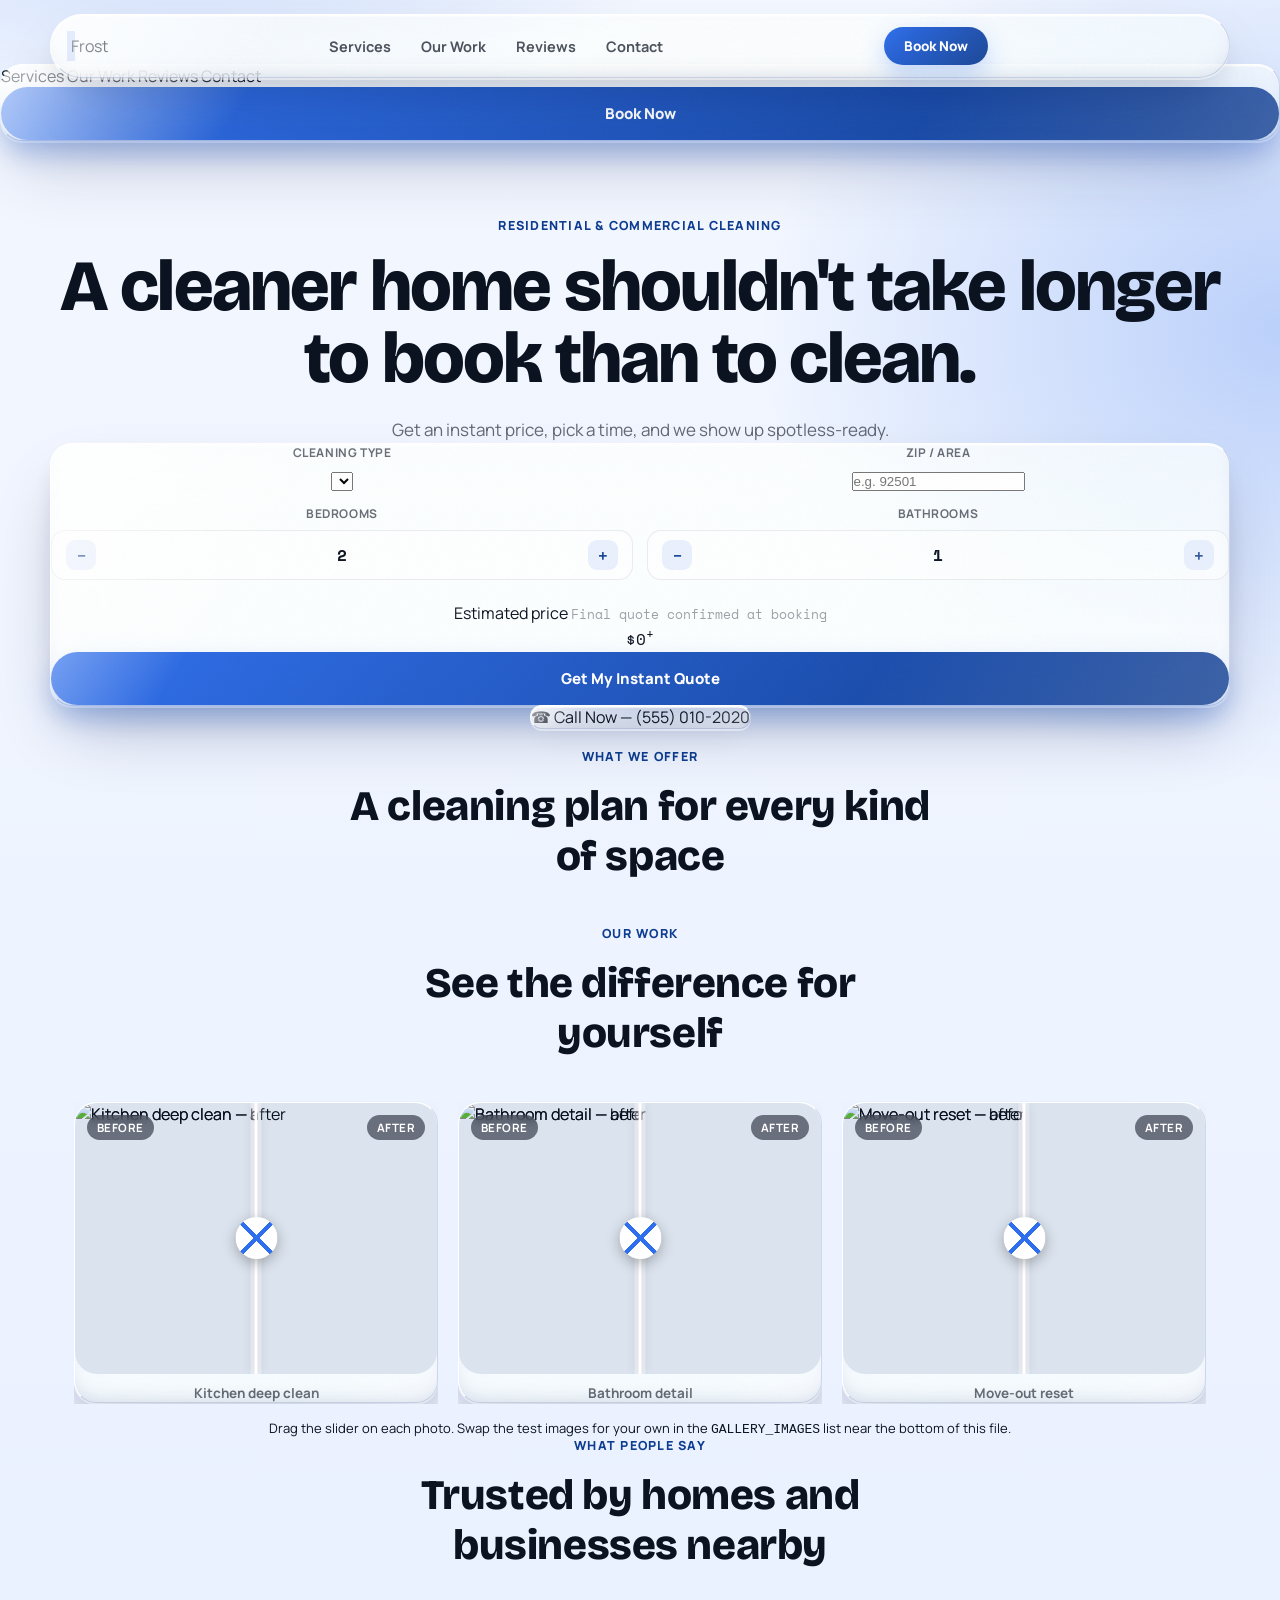
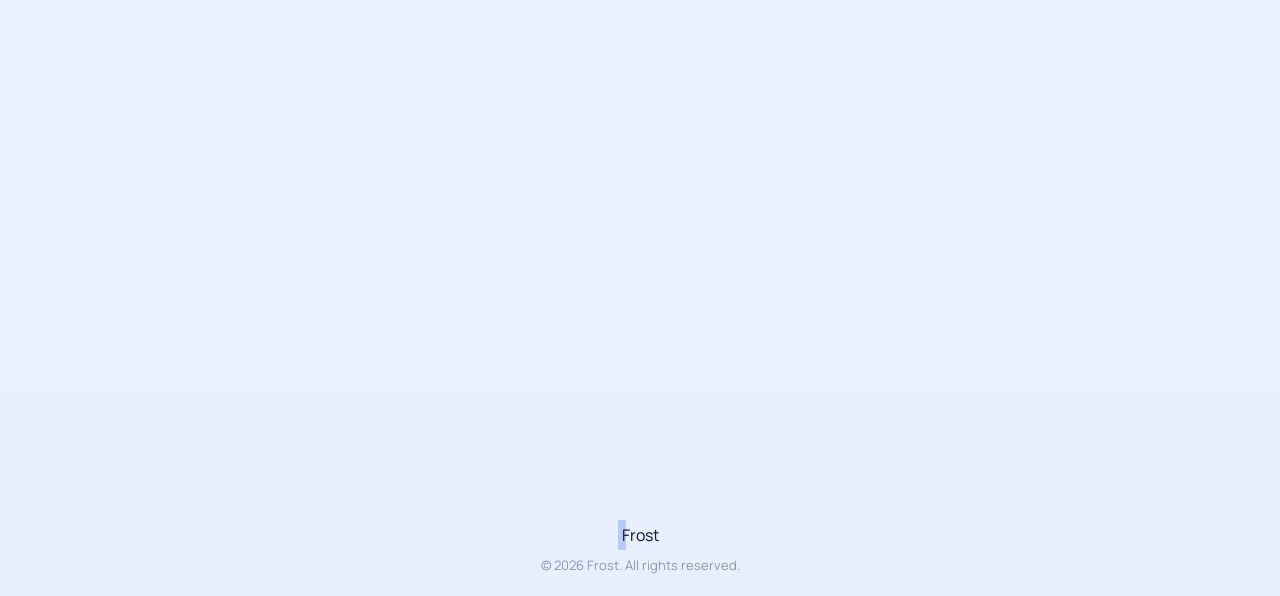
==== commit 38b41409: "Rename index-2 (1).html to index.html" ====
--- a/index.html
+++ b/index.html
@@ -3,94 +3,351 @@
 <head>
 <meta charset="UTF-8">
 <meta name="viewport" content="width=device-width, initial-scale=1.0">
-<meta name="theme-color" content="#2F6FED">
-<title>Frost Clean — Home</title>
-<meta name="description" content="Spotless cleaning, quoted instantly. Residential and vacation rental cleaning built for busy people.">
-<meta property="og:title" content="Frost Clean">
-<meta property="og:description" content="Get a real price in seconds, book in one tap.">
-<link rel="icon" href="data:image/svg+xml,%3Csvg xmlns='http://www.w3.org/2000/svg' viewBox='0 0 32 32'%3E%3Crect width='32' height='32' rx='8' fill='%232F6FED'/%3E%3Ccircle cx='16' cy='16' r='7' fill='white' fill-opacity='0.9'/%3E%3C/svg%3E">
+<title>ClearGlass Cleaning</title>
+<meta name="description" content="Instant cleaning quotes, easy online booking, and a spotless-guaranteed clean every time.">
+
+<!-- Social preview (static — update this manually per client since crawlers don't run JS) -->
+<meta property="og:title" content="ClearGlass Cleaning">
+<meta property="og:description" content="Instant cleaning quotes, easy online booking, and a spotless-guaranteed clean every time.">
+<meta property="og:type" content="website">
+
+<link rel="icon" href="data:image/svg+xml,%3Csvg xmlns='http://www.w3.org/2000/svg' viewBox='0 0 32 32'%3E%3Crect width='32' height='32' rx='8' fill='%230EA5A8'/%3E%3Ccircle cx='16' cy='16' r='7' fill='white' fill-opacity='0.9'/%3E%3C/svg%3E">
+
 <link rel="preconnect" href="https://fonts.googleapis.com">
 <link rel="preconnect" href="https://fonts.gstatic.com" crossorigin>
+<link href="https://fonts.googleapis.com/css2?family=Sora:wght@400;600;700;800&family=Inter:wght@400;500;600;700&family=IBM+Plex+Mono:wght@500;600&display=swap" rel="stylesheet">
 <link rel="stylesheet" href="styles.css">
+<style>
+  /* ===================== BEFORE/AFTER SLIDER =====================
+     Self-contained so the gallery works even if styles.css / script.js on
+     the live server are out of date. Safe to leave here permanently. */
+  .ba-slider{
+    position:relative;
+    width:100%;
+    aspect-ratio:4/3;
+    overflow:hidden;
+    border-radius:var(--radius-md, 22px);
+    cursor:ew-resize;
+    user-select:none;
+    -webkit-user-select:none;
+    touch-action:pan-y;
+    background:#dbe3ee;
+  }
+  .ba-slider img{
+    position:absolute;
+    inset:0;
+    width:100%;
+    height:100%;
+    object-fit:cover;
+    display:block;
+    pointer-events:none;
+  }
+  .ba-slider .ba-before{
+    clip-path: inset(0 50% 0 0);
+  }
+  .ba-handle{
+    position:absolute;
+    top:0; bottom:0;
+    left:50%;
+    width:3px;
+    background:#fff;
+    transform:translateX(-50%);
+    box-shadow:0 0 0 4px rgba(255,255,255,.35), 0 0 12px rgba(0,0,0,.25);
+    pointer-events:none;
+  }
+  .ba-handle::after{
+    content:'';
+    position:absolute;
+    top:50%; left:50%;
+    width:42px; height:42px;
+    border-radius:50%;
+    background:#fff;
+    transform:translate(-50%,-50%);
+    box-shadow:0 4px 14px rgba(0,0,0,.28);
+    background-image:
+      linear-gradient(45deg, transparent 46%, var(--blue, #2F6FED) 46%, var(--blue, #2F6FED) 54%, transparent 54%),
+      linear-gradient(-45deg, transparent 46%, var(--blue, #2F6FED) 46%, var(--blue, #2F6FED) 54%, transparent 54%);
+  }
+  .ba-label{
+    position:absolute;
+    top:12px;
+    font-size:11.5px;
+    font-weight:700;
+    letter-spacing:.04em;
+    text-transform:uppercase;
+    color:#fff;
+    background:rgba(11,18,32,0.55);
+    padding:5px 10px;
+    border-radius:20px;
+    pointer-events:none;
+    backdrop-filter:blur(4px);
+  }
+  .ba-label-before{ left:12px; }
+  .ba-label-after{ right:12px; }
+  .gallery-item .gallery-cap{ margin-top:10px; }
+</style>
 </head>
-<body class="intro-active">
-
-<div id="intro" aria-hidden="true"></div>
-
+<body>
+
+<div class="ambient">
+  <div class="blob b1"></div>
+  <div class="blob b2"></div>
+  <div class="blob b3"></div>
+</div>
+
+<!-- ===================== NAV ===================== -->
 <header>
-  <div class="nav-inner glass">
-    <div class="brand"><span class="brand-dot"></span> <span data-biz-name>Frost Clean</span></div>
+  <nav class="nav-inner glass">
+    <div class="brand-mark">
+      <span class="brand-dot"></span>
+      <span data-biz-name>Business Name</span>
+    </div>
     <div class="nav-links">
-      <a href="index.html" class="current">Home</a>
-      <a href="services.html">Services</a>
-      <a href="booking.html">Booking</a>
-    </div>
-    <a href="booking.html" class="nav-cta">Get Quote</a>
-  </div>
+      <a href="#services">Services</a>
+      <a href="#work">Our Work</a>
+      <a href="#reviews">Reviews</a>
+      <a href="#book">Contact</a>
+    </div>
+    <a href="#book" class="nav-cta">Book Now</a>
+    <button class="nav-toggle" id="nav-toggle" aria-label="Open menu">
+      <span></span><span></span><span></span>
+    </button>
+  </nav>
 </header>
 
+<div class="mobile-menu glass" id="mobile-menu">
+  <a href="#services">Services</a>
+  <a href="#work">Our Work</a>
+  <a href="#reviews">Reviews</a>
+  <a href="#book">Contact</a>
+  <a href="#book" class="btn btn-primary" style="justify-content:center;">Book Now</a>
+</div>
+
+<!-- ===================== HERO + INSTANT QUOTE ===================== -->
 <section class="hero wrap">
-  <div class="eyebrow" id="heroEyebrow"></div>
-  <h1 class="font-display" id="heroHeadline"></h1>
-  <p id="heroSub"></p>
-  <div class="badge-row" id="badgeRow"></div>
-</section>
-
-<div class="marquee">
-  <div class="marquee-track" id="marqueeTrack"></div>
-</div>
-
-<section class="wrap">
+  <div class="eyebrow" data-hero-eyebrow>Residential &amp; Commercial Cleaning</div>
+  <h1 data-hero-headline>A cleaner home shouldn&#39;t take longer to book than to clean.</h1>
+  <p class="lede" data-hero-subhead>Get an instant price, pick a time, and we show up spotless-ready.</p>
+
+  <div class="calc-card glass-strong glass">
+    <div class="calc-grid">
+      <div class="field">
+        <label for="calc-type">Cleaning type</label>
+        <select id="calc-type"></select>
+      </div>
+      <div class="field">
+        <label for="calc-zip">Zip / Area</label>
+        <input type="text" placeholder="e.g. 92501" id="calc-zip" autocomplete="postal-code">
+      </div>
+      <div class="field">
+        <label id="calc-bedrooms-label">Bedrooms</label>
+        <div class="stepper" role="group" aria-labelledby="calc-bedrooms-label">
+          <button type="button" data-step="-1" data-target="bedrooms" aria-label="Decrease bedrooms">&#8722;</button>
+          <span id="calc-bedrooms">2</span>
+          <button type="button" data-step="1" data-target="bedrooms" aria-label="Increase bedrooms">+</button>
+        </div>
+      </div>
+      <div class="field">
+        <label id="calc-bathrooms-label">Bathrooms</label>
+        <div class="stepper" role="group" aria-labelledby="calc-bathrooms-label">
+          <button type="button" data-step="-1" data-target="bathrooms" aria-label="Decrease bathrooms">&#8722;</button>
+          <span id="calc-bathrooms">1</span>
+          <button type="button" data-step="1" data-target="bathrooms" aria-label="Increase bathrooms">+</button>
+        </div>
+      </div>
+    </div>
+
+    <div class="price-row">
+      <div class="price-label">
+        <span class="small">Estimated price</span>
+        <span class="font-mono" style="font-size:13px; color:var(--ink-faint);">Final quote confirmed at booking</span>
+      </div>
+      <div class="price-value font-mono" id="calc-price" data-val="0">$0<sup>+</sup></div>
+    </div>
+
+    <a href="#book" class="btn btn-primary btn-block" data-cta-primary>Get My Instant Quote</a>
+  </div>
+
+  <div class="hero-actions">
+    <a class="btn btn-ghost glass" href="tel:" data-biz-phone-href>
+      &#9742;&nbsp;<span data-cta-secondary>Call Now</span>&nbsp;&mdash;&nbsp;<span data-biz-phone>(555) 010-2020</span>
+    </a>
+  </div>
+</section>
+
+<!-- ===================== TRUST BADGES ===================== -->
+<section class="wrap" style="padding-top:0;">
+  <div class="badges" id="badges-row"></div>
+</section>
+
+<!-- ===================== SERVICES ===================== -->
+<section id="services" class="wrap">
   <div class="section-head">
-    <h2>Built around how you actually book</h2>
-    <p>No phone tag, no guessing at pricing — pick what you need and see it live.</p>
-  </div>
-  <div class="bento" id="bentoGrid"></div>
-</section>
-
-<section class="wrap">
+    <div class="eyebrow">What We Offer</div>
+    <h2>A cleaning plan for every kind of space</h2>
+  </div>
+  <div class="services-grid" id="services-grid"></div>
+</section>
+
+<!-- ===================== GALLERY (before / after) ===================== -->
+<section id="work" class="wrap">
   <div class="section-head">
-    <h2>See the difference, not just the promise</h2>
-    <p>Drag the slider on each photo.</p>
-  </div>
-  <div class="gallery-grid" id="galleryGrid"></div>
-  <p class="gallery-note">Replace the placeholder frames in <code>config.js</code> → <code>gallery</code> with your own before/after photos.</p>
-</section>
-
-<section class="wrap">
+    <div class="eyebrow">Our Work</div>
+    <h2>See the difference for yourself</h2>
+  </div>
+  <div class="gallery-grid" id="gallery-grid"></div>
+  <p style="text-align:center; margin-top:16px; font-size:13px;">Drag the slider on each photo. Swap the test images for your own in the <code>GALLERY_IMAGES</code> list near the bottom of this file.</p>
+</section>
+
+<!-- ===================== TESTIMONIALS ===================== -->
+<section id="reviews" class="wrap">
   <div class="section-head">
-    <h2>Trusted by people who don't have time to babysit a cleaning crew</h2>
-  </div>
-  <div class="testi-grid" id="testiGrid"></div>
-</section>
-
-<section class="wrap" style="text-align:center;">
-  <div class="guarantee-badge glass" id="guaranteeBadge"></div>
-  <div class="area-chips" id="areaChips"></div>
-</section>
-
-<div class="cta-banner wrap">
-  <h2 class="font-display">See your price in 15 seconds.</h2>
-  <p>No calls, no back-and-forth — just an honest number and a booking.</p>
-  <a href="booking.html" class="btn-white">Get My Instant Quote</a>
-</div>
-
-<section class="wrap">
-  <div class="section-head">
-    <h2>Questions people ask before booking</h2>
-  </div>
-  <div class="faq-list" id="faqList"></div>
-</section>
-
-<footer>
-  <div class="footer-brand" data-biz-name>Frost Clean</div>
-  <div class="footer-meta" data-biz-phone>(555) 010-2020</div>
-  <div class="footer-meta" data-biz-hours>Mon–Sat, 8am–6pm</div>
+    <div class="eyebrow">What People Say</div>
+    <h2>Trusted by homes and businesses nearby</h2>
+  </div>
+  <div class="testi-grid" id="testi-grid"></div>
+</section>
+
+<!-- ===================== BOOKING / CONTACT ===================== -->
+<section id="book" class="wrap">
+  <div class="book-panel glass glass-strong wipe">
+    <div>
+      <div class="eyebrow" data-biz-area>Serving the Greater Riverside Area</div>
+      <h2>Ready for a spotless space?</h2>
+      <p style="margin-top:10px;">Fill out the form and we&#39;ll confirm your appointment within one business day &mdash; or call us directly for same-day availability.</p>
+      <div style="margin-top:24px;">
+        <div class="footer-phone" data-biz-phone>(555) 010-2020</div>
+        <div class="footer-meta" data-biz-hours>Mon&ndash;Sat, 8am&ndash;6pm</div>
+      </div>
+      <p id="quote-summary" class="footer-meta" style="margin-top:14px;"></p>
+    </div>
+
+    <form class="book-form" id="booking-form">
+      <input type="hidden" id="quote-summary-hidden" name="quote_summary" value="">
+      <!-- honeypot spam trap: real users never fill this in -->
+      <input type="text" name="_gotcha" style="display:none" tabindex="-1" autocomplete="off">
+
+      <label class="sr-only" for="booking-name">Full name</label>
+      <input type="text" id="booking-name" name="name" placeholder="Full name" required autocomplete="name">
+
+      <label class="sr-only" for="booking-phone">Phone number</label>
+      <input type="tel" id="booking-phone" name="phone" placeholder="Phone number" required autocomplete="tel">
+
+      <label class="sr-only" for="booking-service">Select a service</label>
+      <select id="booking-service" name="service" required></select>
+
+      <label class="sr-only" for="booking-notes">Additional notes</label>
+      <textarea id="booking-notes" name="notes" placeholder="Anything we should know? (pets, access, special requests)"></textarea>
+
+      <button type="submit" class="btn btn-primary">Request Booking</button>
+    </form>
+  </div>
+</section>
+
+<!-- ===================== FOOTER ===================== -->
+<footer class="wrap">
+  <div class="brand-mark" style="justify-content:center; margin-bottom:10px;">
+    <span class="brand-dot"></span>
+    <span data-biz-name>Business Name</span>
+  </div>
+  <p class="footer-meta">&copy; <span id="year"></span> <span data-biz-name>Business Name</span>. All rights reserved.</p>
 </footer>
 
-<div class="mobile-cta glass-strong" id="mobileCta"></div>
-
-<script src="config.js" defer></script>
-<script src="script.js" defer></script>
+<button class="sound-toggle glass" id="sound-toggle" aria-label="Toggle click sound"></button>
+
+<script>document.getElementById('year').textContent = new Date().getFullYear();</script>
+<script src="config.js"></script>
+<script src="script.js"></script>
+
+<!-- ===================== BEFORE / AFTER GALLERY (self-contained) =====================
+     This block builds the gallery and makes the slider actually work. It doesn't
+     depend on script.js, so the gallery works even if that file is stale on the
+     live server. Swap the URLs below for real photos when you have them — the
+     slider code needs no changes. ===================================================== -->
+<script>
+  // ---- REPLACE THESE THREE ENTRIES WITH YOUR REAL PHOTOS ----
+  // "before" and "after" must be full image URLs (or local paths like "images/kitchen-before.jpg").
+  const GALLERY_IMAGES = [
+    {
+      label: "Kitchen deep clean",
+      before: "https://placehold.co/800x600/94a3b8/1e293b?text=BEFORE+%E2%80%94+test+image",
+      after:  "https://placehold.co/800x600/0EA5A8/ffffff?text=AFTER+%E2%80%94+test+image"
+    },
+    {
+      label: "Bathroom detail",
+      before: "https://placehold.co/800x600/94a3b8/1e293b?text=BEFORE+%E2%80%94+test+image",
+      after:  "https://placehold.co/800x600/0EA5A8/ffffff?text=AFTER+%E2%80%94+test+image"
+    },
+    {
+      label: "Move-out reset",
+      before: "https://placehold.co/800x600/94a3b8/1e293b?text=BEFORE+%E2%80%94+test+image",
+      after:  "https://placehold.co/800x600/0EA5A8/ffffff?text=AFTER+%E2%80%94+test+image"
+    }
+  ];
+
+  function buildGallery(){
+    const grid = document.getElementById('gallery-grid');
+    if(!grid) return;
+    grid.innerHTML = '';
+
+    GALLERY_IMAGES.forEach(item => {
+      const wrap = document.createElement('div');
+      wrap.className = 'gallery-item glass wipe wipe-in';
+
+      wrap.innerHTML = `
+        <div class="ba-slider">
+          <img class="ba-after" src="${item.after}" alt="${item.label} — after">
+          <img class="ba-before" src="${item.before}" alt="${item.label} — before">
+          <div class="ba-handle"></div>
+          <span class="ba-label ba-label-before">Before</span>
+          <span class="ba-label ba-label-after">After</span>
+        </div>
+        <p class="gallery-cap">${item.label}</p>
+      `;
+      grid.appendChild(wrap);
+      initSlider(wrap.querySelector('.ba-slider'));
+    });
+  }
+
+  function initSlider(slider){
+    const before = slider.querySelector('.ba-before');
+    const handle = slider.querySelector('.ba-handle');
+
+    function setPosition(px){
+      const rect = slider.getBoundingClientRect();
+      let pct = ((px - rect.left) / rect.width) * 100;
+      pct = Math.max(0, Math.min(100, pct));
+      before.style.clipPath = `inset(0 ${100 - pct}% 0 0)`;
+      handle.style.left = pct + '%';
+    }
+
+    let dragging = false;
+    const start = e => { dragging = true; move(e); };
+    const stop = () => { dragging = false; };
+    const move = e => {
+      if(!dragging && e.type !== 'mousedown' && e.type !== 'touchstart') return;
+      const x = e.touches ? e.touches[0].clientX : e.clientX;
+      setPosition(x);
+    };
+
+    slider.addEventListener('mousedown', e => { start(e); });
+    window.addEventListener('mousemove', e => { if(dragging) move(e); });
+    window.addEventListener('mouseup', stop);
+
+    slider.addEventListener('touchstart', e => { start(e); }, { passive: true });
+    window.addEventListener('touchmove', e => { if(dragging) move(e); }, { passive: true });
+    window.addEventListener('touchend', stop);
+
+    // Also let a single tap/click jump the slider to that point.
+    slider.addEventListener('click', e => setPosition(e.clientX));
+  }
+
+  document.addEventListener('DOMContentLoaded', buildGallery);
+</script>
+
+<!-- BUILD MARKER: index.html gallery-fix v1 — 2026-07-06.
+     Open DevTools > Console and check for "gallery-fix v1" to confirm this
+     exact file is what's actually deployed on the live site. -->
+<script>console.log('%cindex.html gallery-fix v1 — 2026-07-06 loaded', 'color:#0EA5A8;font-weight:bold;');</script>
 </body>
 </html>
--- a/styles.css
+++ b/styles.css
@@ -142,13 +142,13 @@
     radial-gradient(circle at 30% 20%, rgba(255,255,255,0.9), transparent 55%),
     linear-gradient(160deg, #eaf3ff 0%, #cfe3ff 45%, #9fc3ff 100%);
   clip-path: polygon(0% 0%, 100% 0%, 100% 100%, 0% 100%);
-  animation: wipeAway 2.2s 3.4s cubic-bezier(.7,0,.2,1) forwards;
+  animation: wipeAway 2.6s 5.6s cubic-bezier(.7,0,.2,1) forwards;
 }
 #intro::before{
   content:''; position:absolute; inset:0;
   background: linear-gradient(115deg, transparent 35%, rgba(255,255,255,0.7) 48%, transparent 60%);
   background-size: 260% 260%; background-position: 120% 0%;
-  animation: shineSweep 2.0s 3.5s ease-in forwards;
+  animation: shineSweep 2.3s 5.7s ease-in forwards;
 }
 @keyframes shineSweep{ to{ background-position: -20% 100%; } }
 @keyframes wipeAway{
@@ -159,43 +159,43 @@
   position:absolute; top:44%; left:50%; transform:translate(-50%,-50%);
   width:64px; height:64px; border-radius:18px;
   background:rgba(255,255,255,0.5); border:2px solid rgba(255,255,255,0.9);
-  opacity:0; animation: markIn 1.1s cubic-bezier(.2,.8,.2,1) 0.2s forwards;
+  opacity:0; animation: markIn 1.7s cubic-bezier(.16,.9,.2,1) 0.3s forwards;
 }
 .intro-mark::before{
   content:''; position:absolute; inset:14px; border-radius:50%;
   background:var(--blue-deep); opacity:0.85;
 }
 @keyframes markIn{
-  0%{ opacity:0; transform:translate(-50%,-50%) scale(0.5) rotate(-25deg); }
-  70%{ opacity:1; transform:translate(-50%,-50%) scale(1.06) rotate(4deg); }
+  0%{ opacity:0; transform:translate(-50%,-50%) scale(0.6) rotate(-14deg); }
+  75%{ opacity:1; transform:translate(-50%,-50%) scale(1.04) rotate(2deg); }
   100%{ opacity:1; transform:translate(-50%,-50%) scale(1) rotate(0deg); }
 }
 .foam-bubble{
   position:absolute; border-radius:50%;
   background: radial-gradient(circle at 30% 30%, #ffffff, #cfe3ff 70%);
   opacity:0; transform:scale(0.3);
-  animation: bubbleUp 1.3s ease-out forwards;
+  animation: bubbleUp 2.2s ease-out forwards;
   box-shadow: inset -4px -4px 10px rgba(47,111,237,0.15), 0 4px 10px rgba(47,111,237,0.15);
 }
 @keyframes bubbleUp{
-  0%{ opacity:0; transform:scale(0.3) translateY(26px); }
-  55%{ opacity:1; transform:scale(1.08) translateY(0); }
-  100%{ opacity:0.95; transform:scale(1) translateY(0); }
+  0%{ opacity:0; transform:scale(0.3) translateY(30px); }
+  45%{ opacity:1; transform:scale(1.08) translateY(0); }
+  100%{ opacity:0.9; transform:scale(1) translateY(-6px); }
 }
 .intro-word{
   position:absolute; top:56%; left:50%; transform:translate(-50%,-50%);
   font-family:'Bricolage Grotesque',sans-serif; font-weight:800; font-size:clamp(28px,6vw,54px);
   color:var(--blue-deep); letter-spacing:-0.02em; opacity:0; white-space:nowrap; text-align:center;
-  animation: wordIn 0.9s ease-out 1.3s forwards, wordOut 0.7s ease-in 3.0s forwards;
+  animation: wordIn 1.3s ease-out 1.9s forwards, wordOut 0.9s ease-in 4.7s forwards;
 }
 .intro-sub{
   position:absolute; top:66%; left:50%; transform:translate(-50%,-50%);
   font-family:'Manrope',sans-serif; font-weight:600; font-size:clamp(13px,2.4vw,16px);
   letter-spacing:.04em; color:var(--blue-deep); opacity:0; white-space:nowrap; text-align:center;
-  animation: wordIn 0.8s ease-out 2.1s forwards, wordOut 0.6s ease-in 3.0s forwards;
-}
-@keyframes wordIn{ from{ opacity:0; transform:translate(-50%,-50%) scale(0.9); } to{ opacity:1; transform:translate(-50%,-50%) scale(1); } }
-@keyframes wordOut{ to{ opacity:0; transform:translate(-50%,-50%) scale(1.04); } }
+  animation: wordIn 1.1s ease-out 3.0s forwards, wordOut 0.8s ease-in 4.7s forwards;
+}
+@keyframes wordIn{ from{ opacity:0; transform:translate(-50%,-50%) scale(0.94); } to{ opacity:1; transform:translate(-50%,-50%) scale(1); } }
+@keyframes wordOut{ to{ opacity:0; transform:translate(-50%,-50%) scale(1.03); } }
 .intro-skip{
   position:absolute; bottom:28px; right:28px; z-index:2;
   font-family:'Manrope',sans-serif; font-size:12.5px; font-weight:700; letter-spacing:.03em;
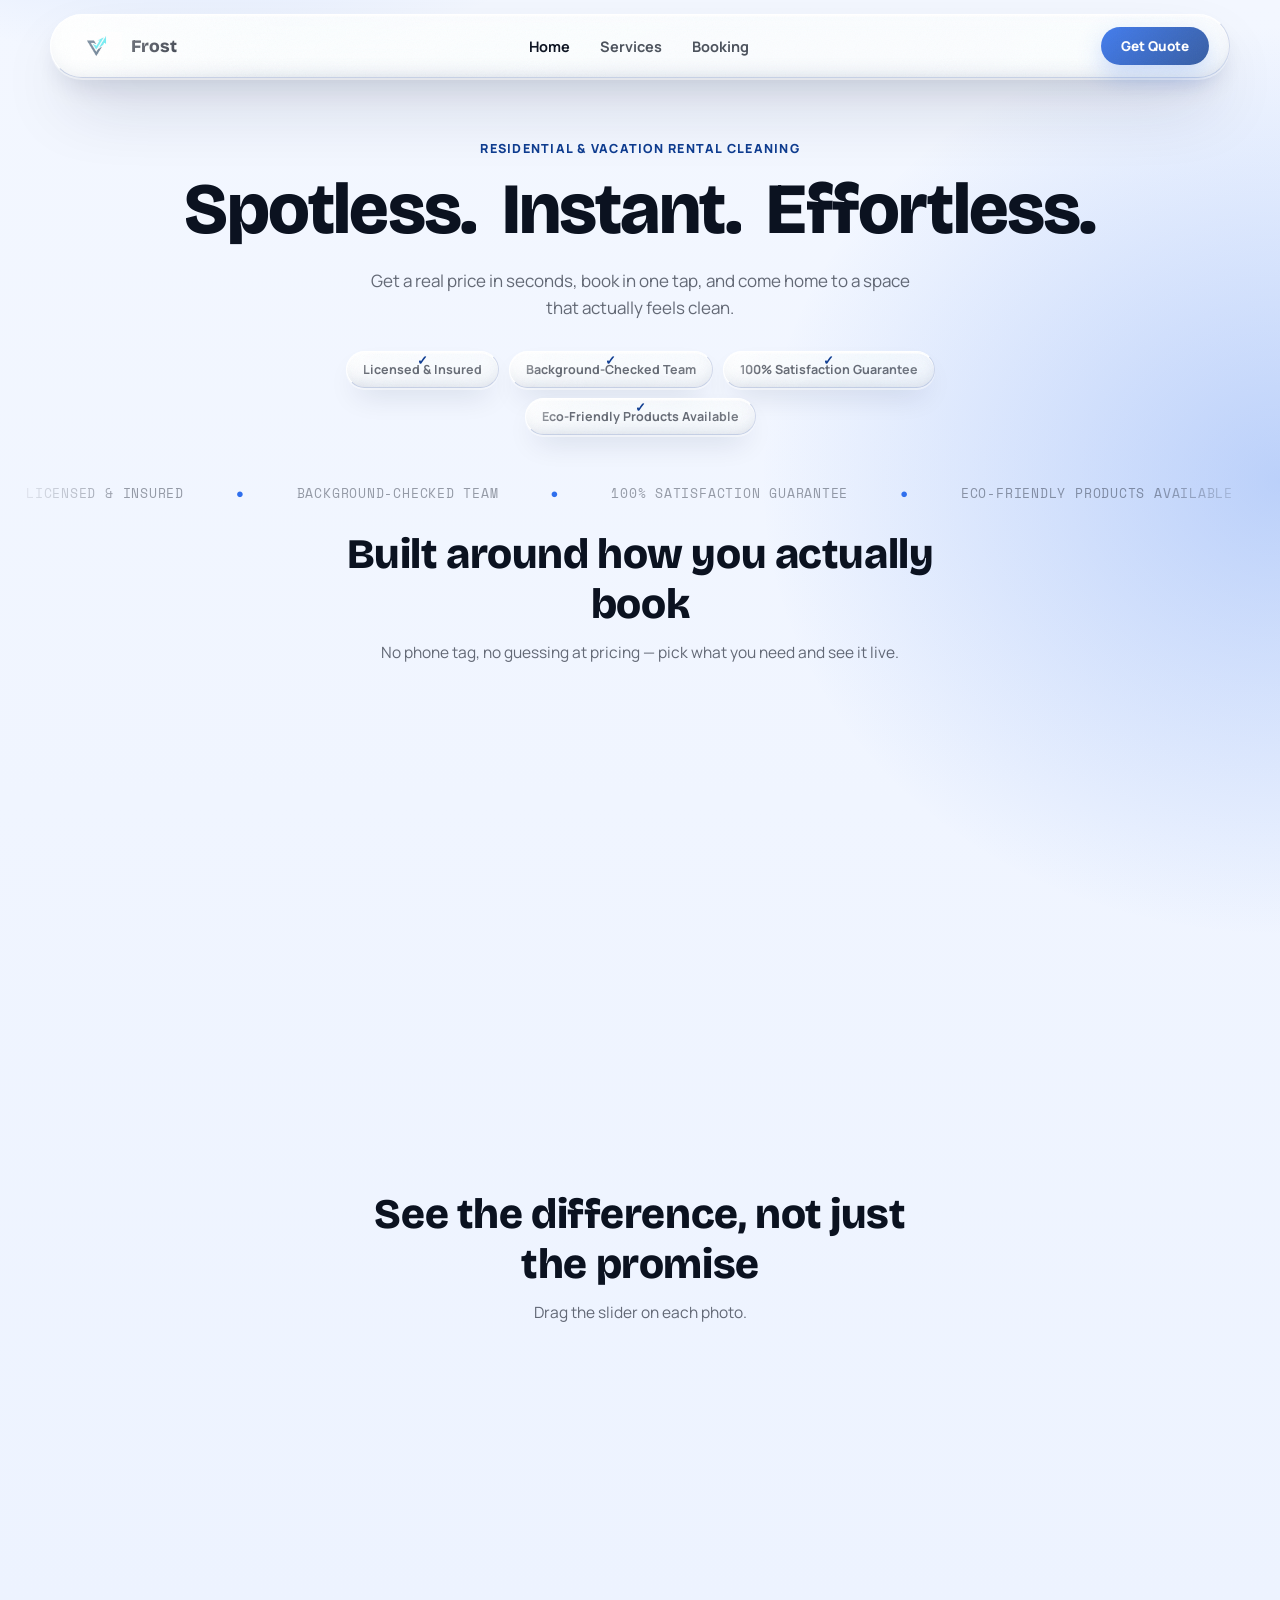
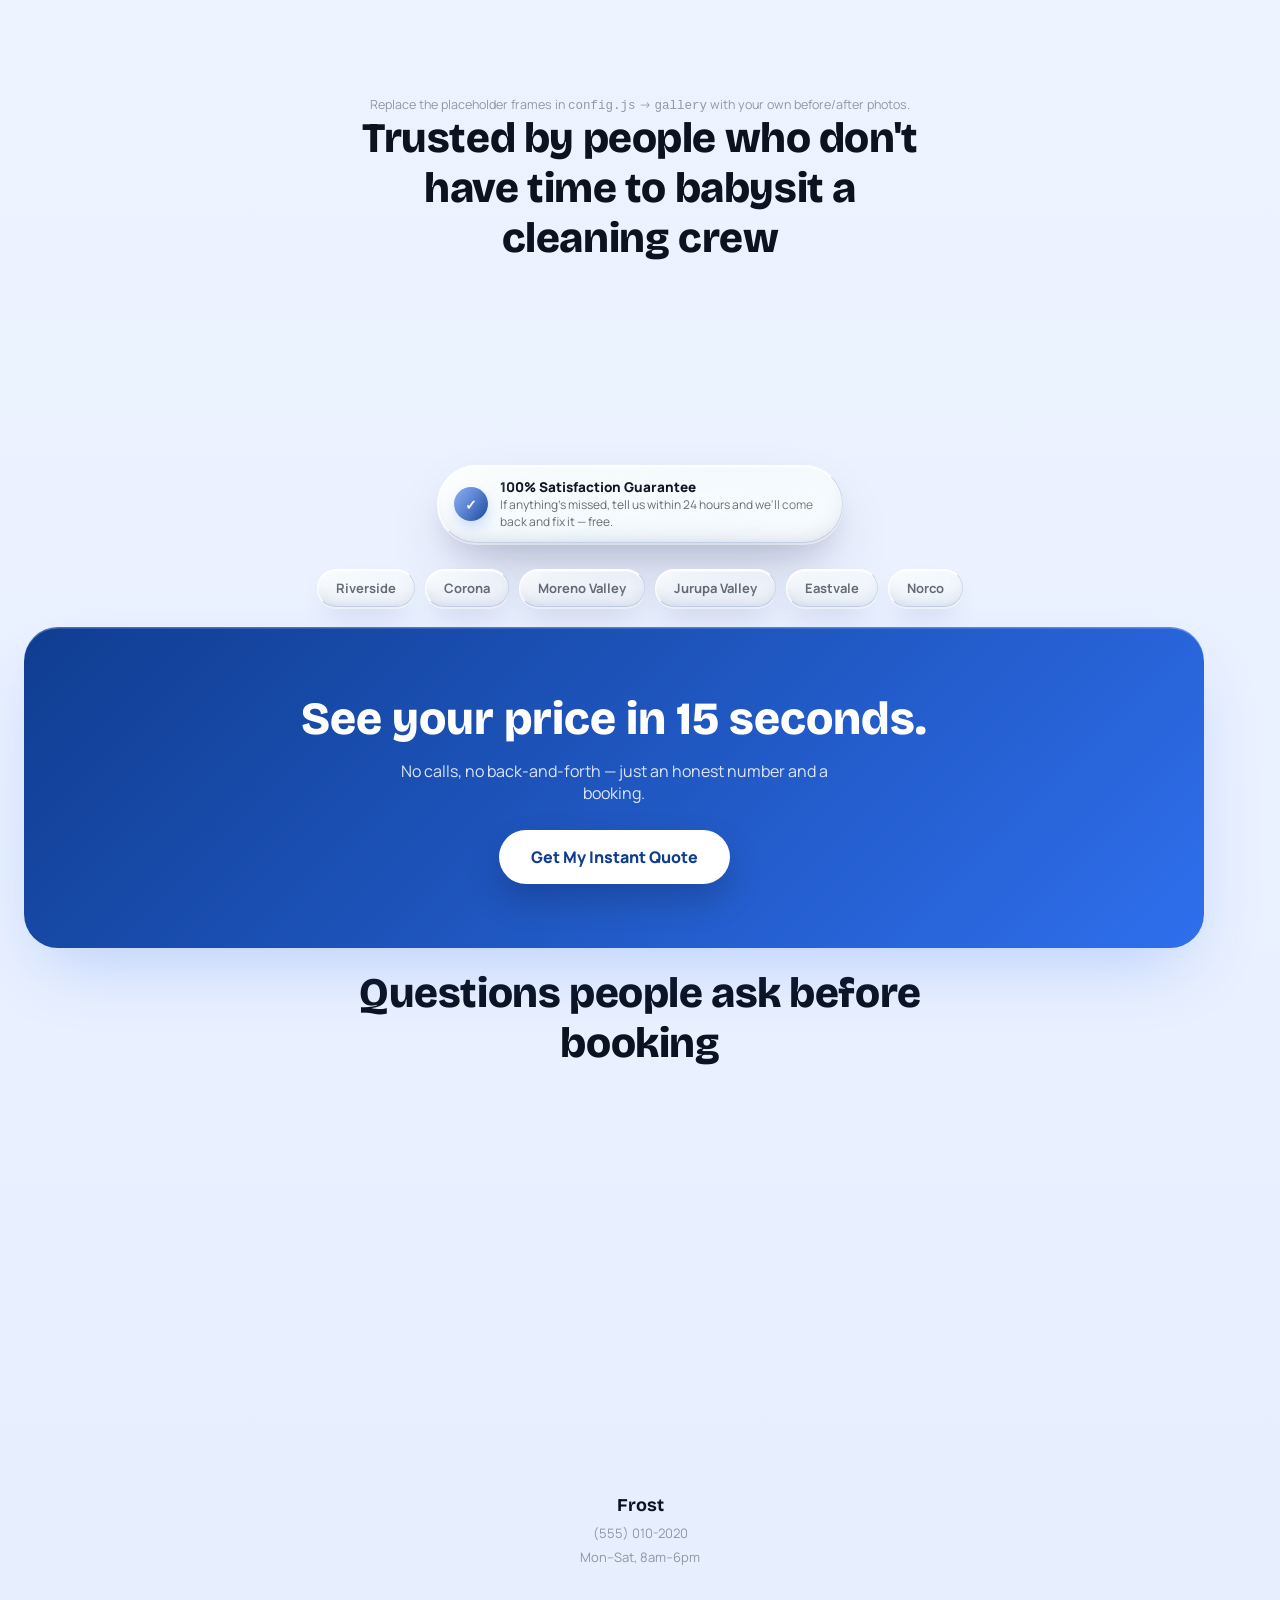
==== commit ee174fc9: "Add files via upload" ====
--- a/index.html
+++ b/index.html
@@ -3,351 +3,94 @@
 <head>
 <meta charset="UTF-8">
 <meta name="viewport" content="width=device-width, initial-scale=1.0">
-<title>ClearGlass Cleaning</title>
-<meta name="description" content="Instant cleaning quotes, easy online booking, and a spotless-guaranteed clean every time.">
-
-<!-- Social preview (static — update this manually per client since crawlers don't run JS) -->
-<meta property="og:title" content="ClearGlass Cleaning">
-<meta property="og:description" content="Instant cleaning quotes, easy online booking, and a spotless-guaranteed clean every time.">
-<meta property="og:type" content="website">
-
-<link rel="icon" href="data:image/svg+xml,%3Csvg xmlns='http://www.w3.org/2000/svg' viewBox='0 0 32 32'%3E%3Crect width='32' height='32' rx='8' fill='%230EA5A8'/%3E%3Ccircle cx='16' cy='16' r='7' fill='white' fill-opacity='0.9'/%3E%3C/svg%3E">
-
+<meta name="theme-color" content="#2F6FED">
+<title>Frost Clean — Home</title>
+<meta name="description" content="Spotless cleaning, quoted instantly. Residential and vacation rental cleaning built for busy people.">
+<meta property="og:title" content="Frost Clean">
+<meta property="og:description" content="Get a real price in seconds, book in one tap.">
+<link rel="icon" href="data:image/svg+xml,%3Csvg xmlns='http://www.w3.org/2000/svg' viewBox='0 0 32 32'%3E%3Crect width='32' height='32' rx='8' fill='%232F6FED'/%3E%3Ccircle cx='16' cy='16' r='7' fill='white' fill-opacity='0.9'/%3E%3C/svg%3E">
 <link rel="preconnect" href="https://fonts.googleapis.com">
 <link rel="preconnect" href="https://fonts.gstatic.com" crossorigin>
-<link href="https://fonts.googleapis.com/css2?family=Sora:wght@400;600;700;800&family=Inter:wght@400;500;600;700&family=IBM+Plex+Mono:wght@500;600&display=swap" rel="stylesheet">
 <link rel="stylesheet" href="styles.css">
-<style>
-  /* ===================== BEFORE/AFTER SLIDER =====================
-     Self-contained so the gallery works even if styles.css / script.js on
-     the live server are out of date. Safe to leave here permanently. */
-  .ba-slider{
-    position:relative;
-    width:100%;
-    aspect-ratio:4/3;
-    overflow:hidden;
-    border-radius:var(--radius-md, 22px);
-    cursor:ew-resize;
-    user-select:none;
-    -webkit-user-select:none;
-    touch-action:pan-y;
-    background:#dbe3ee;
-  }
-  .ba-slider img{
-    position:absolute;
-    inset:0;
-    width:100%;
-    height:100%;
-    object-fit:cover;
-    display:block;
-    pointer-events:none;
-  }
-  .ba-slider .ba-before{
-    clip-path: inset(0 50% 0 0);
-  }
-  .ba-handle{
-    position:absolute;
-    top:0; bottom:0;
-    left:50%;
-    width:3px;
-    background:#fff;
-    transform:translateX(-50%);
-    box-shadow:0 0 0 4px rgba(255,255,255,.35), 0 0 12px rgba(0,0,0,.25);
-    pointer-events:none;
-  }
-  .ba-handle::after{
-    content:'';
-    position:absolute;
-    top:50%; left:50%;
-    width:42px; height:42px;
-    border-radius:50%;
-    background:#fff;
-    transform:translate(-50%,-50%);
-    box-shadow:0 4px 14px rgba(0,0,0,.28);
-    background-image:
-      linear-gradient(45deg, transparent 46%, var(--blue, #2F6FED) 46%, var(--blue, #2F6FED) 54%, transparent 54%),
-      linear-gradient(-45deg, transparent 46%, var(--blue, #2F6FED) 46%, var(--blue, #2F6FED) 54%, transparent 54%);
-  }
-  .ba-label{
-    position:absolute;
-    top:12px;
-    font-size:11.5px;
-    font-weight:700;
-    letter-spacing:.04em;
-    text-transform:uppercase;
-    color:#fff;
-    background:rgba(11,18,32,0.55);
-    padding:5px 10px;
-    border-radius:20px;
-    pointer-events:none;
-    backdrop-filter:blur(4px);
-  }
-  .ba-label-before{ left:12px; }
-  .ba-label-after{ right:12px; }
-  .gallery-item .gallery-cap{ margin-top:10px; }
-</style>
 </head>
-<body>
+<body class="intro-active">
 
-<div class="ambient">
-  <div class="blob b1"></div>
-  <div class="blob b2"></div>
-  <div class="blob b3"></div>
+<div id="intro" aria-hidden="true"></div>
+
+<header>
+  <div class="nav-inner glass">
+    <div class="brand"><span class="brand-dot"></span> <span data-biz-name>Frost Clean</span></div>
+    <div class="nav-links">
+      <a href="index.html" class="current">Home</a>
+      <a href="services.html">Services</a>
+      <a href="booking.html">Booking</a>
+    </div>
+    <a href="booking.html" class="nav-cta">Get Quote</a>
+  </div>
+</header>
+
+<section class="hero wrap">
+  <div class="eyebrow" id="heroEyebrow"></div>
+  <h1 class="font-display" id="heroHeadline"></h1>
+  <p id="heroSub"></p>
+  <div class="badge-row" id="badgeRow"></div>
+</section>
+
+<div class="marquee">
+  <div class="marquee-track" id="marqueeTrack"></div>
 </div>
 
-<!-- ===================== NAV ===================== -->
-<header>
-  <nav class="nav-inner glass">
-    <div class="brand-mark">
-      <span class="brand-dot"></span>
-      <span data-biz-name>Business Name</span>
-    </div>
-    <div class="nav-links">
-      <a href="#services">Services</a>
-      <a href="#work">Our Work</a>
-      <a href="#reviews">Reviews</a>
-      <a href="#book">Contact</a>
-    </div>
-    <a href="#book" class="nav-cta">Book Now</a>
-    <button class="nav-toggle" id="nav-toggle" aria-label="Open menu">
-      <span></span><span></span><span></span>
-    </button>
-  </nav>
-</header>
+<section class="wrap">
+  <div class="section-head">
+    <h2>Built around how you actually book</h2>
+    <p>No phone tag, no guessing at pricing — pick what you need and see it live.</p>
+  </div>
+  <div class="bento" id="bentoGrid"></div>
+</section>
 
-<div class="mobile-menu glass" id="mobile-menu">
-  <a href="#services">Services</a>
-  <a href="#work">Our Work</a>
-  <a href="#reviews">Reviews</a>
-  <a href="#book">Contact</a>
-  <a href="#book" class="btn btn-primary" style="justify-content:center;">Book Now</a>
+<section class="wrap">
+  <div class="section-head">
+    <h2>See the difference, not just the promise</h2>
+    <p>Drag the slider on each photo.</p>
+  </div>
+  <div class="gallery-grid" id="galleryGrid"></div>
+  <p class="gallery-note">Replace the placeholder frames in <code>config.js</code> → <code>gallery</code> with your own before/after photos.</p>
+</section>
+
+<section class="wrap">
+  <div class="section-head">
+    <h2>Trusted by people who don't have time to babysit a cleaning crew</h2>
+  </div>
+  <div class="testi-grid" id="testiGrid"></div>
+</section>
+
+<section class="wrap" style="text-align:center;">
+  <div class="guarantee-badge glass" id="guaranteeBadge"></div>
+  <div class="area-chips" id="areaChips"></div>
+</section>
+
+<div class="cta-banner wrap">
+  <h2 class="font-display">See your price in 15 seconds.</h2>
+  <p>No calls, no back-and-forth — just an honest number and a booking.</p>
+  <a href="booking.html" class="btn-white">Get My Instant Quote</a>
 </div>
 
-<!-- ===================== HERO + INSTANT QUOTE ===================== -->
-<section class="hero wrap">
-  <div class="eyebrow" data-hero-eyebrow>Residential &amp; Commercial Cleaning</div>
-  <h1 data-hero-headline>A cleaner home shouldn&#39;t take longer to book than to clean.</h1>
-  <p class="lede" data-hero-subhead>Get an instant price, pick a time, and we show up spotless-ready.</p>
-
-  <div class="calc-card glass-strong glass">
-    <div class="calc-grid">
-      <div class="field">
-        <label for="calc-type">Cleaning type</label>
-        <select id="calc-type"></select>
-      </div>
-      <div class="field">
-        <label for="calc-zip">Zip / Area</label>
-        <input type="text" placeholder="e.g. 92501" id="calc-zip" autocomplete="postal-code">
-      </div>
-      <div class="field">
-        <label id="calc-bedrooms-label">Bedrooms</label>
-        <div class="stepper" role="group" aria-labelledby="calc-bedrooms-label">
-          <button type="button" data-step="-1" data-target="bedrooms" aria-label="Decrease bedrooms">&#8722;</button>
-          <span id="calc-bedrooms">2</span>
-          <button type="button" data-step="1" data-target="bedrooms" aria-label="Increase bedrooms">+</button>
-        </div>
-      </div>
-      <div class="field">
-        <label id="calc-bathrooms-label">Bathrooms</label>
-        <div class="stepper" role="group" aria-labelledby="calc-bathrooms-label">
-          <button type="button" data-step="-1" data-target="bathrooms" aria-label="Decrease bathrooms">&#8722;</button>
-          <span id="calc-bathrooms">1</span>
-          <button type="button" data-step="1" data-target="bathrooms" aria-label="Increase bathrooms">+</button>
-        </div>
-      </div>
-    </div>
-
-    <div class="price-row">
-      <div class="price-label">
-        <span class="small">Estimated price</span>
-        <span class="font-mono" style="font-size:13px; color:var(--ink-faint);">Final quote confirmed at booking</span>
-      </div>
-      <div class="price-value font-mono" id="calc-price" data-val="0">$0<sup>+</sup></div>
-    </div>
-
-    <a href="#book" class="btn btn-primary btn-block" data-cta-primary>Get My Instant Quote</a>
+<section class="wrap">
+  <div class="section-head">
+    <h2>Questions people ask before booking</h2>
   </div>
-
-  <div class="hero-actions">
-    <a class="btn btn-ghost glass" href="tel:" data-biz-phone-href>
-      &#9742;&nbsp;<span data-cta-secondary>Call Now</span>&nbsp;&mdash;&nbsp;<span data-biz-phone>(555) 010-2020</span>
-    </a>
-  </div>
+  <div class="faq-list" id="faqList"></div>
 </section>
 
-<!-- ===================== TRUST BADGES ===================== -->
-<section class="wrap" style="padding-top:0;">
-  <div class="badges" id="badges-row"></div>
-</section>
-
-<!-- ===================== SERVICES ===================== -->
-<section id="services" class="wrap">
-  <div class="section-head">
-    <div class="eyebrow">What We Offer</div>
-    <h2>A cleaning plan for every kind of space</h2>
-  </div>
-  <div class="services-grid" id="services-grid"></div>
-</section>
-
-<!-- ===================== GALLERY (before / after) ===================== -->
-<section id="work" class="wrap">
-  <div class="section-head">
-    <div class="eyebrow">Our Work</div>
-    <h2>See the difference for yourself</h2>
-  </div>
-  <div class="gallery-grid" id="gallery-grid"></div>
-  <p style="text-align:center; margin-top:16px; font-size:13px;">Drag the slider on each photo. Swap the test images for your own in the <code>GALLERY_IMAGES</code> list near the bottom of this file.</p>
-</section>
-
-<!-- ===================== TESTIMONIALS ===================== -->
-<section id="reviews" class="wrap">
-  <div class="section-head">
-    <div class="eyebrow">What People Say</div>
-    <h2>Trusted by homes and businesses nearby</h2>
-  </div>
-  <div class="testi-grid" id="testi-grid"></div>
-</section>
-
-<!-- ===================== BOOKING / CONTACT ===================== -->
-<section id="book" class="wrap">
-  <div class="book-panel glass glass-strong wipe">
-    <div>
-      <div class="eyebrow" data-biz-area>Serving the Greater Riverside Area</div>
-      <h2>Ready for a spotless space?</h2>
-      <p style="margin-top:10px;">Fill out the form and we&#39;ll confirm your appointment within one business day &mdash; or call us directly for same-day availability.</p>
-      <div style="margin-top:24px;">
-        <div class="footer-phone" data-biz-phone>(555) 010-2020</div>
-        <div class="footer-meta" data-biz-hours>Mon&ndash;Sat, 8am&ndash;6pm</div>
-      </div>
-      <p id="quote-summary" class="footer-meta" style="margin-top:14px;"></p>
-    </div>
-
-    <form class="book-form" id="booking-form">
-      <input type="hidden" id="quote-summary-hidden" name="quote_summary" value="">
-      <!-- honeypot spam trap: real users never fill this in -->
-      <input type="text" name="_gotcha" style="display:none" tabindex="-1" autocomplete="off">
-
-      <label class="sr-only" for="booking-name">Full name</label>
-      <input type="text" id="booking-name" name="name" placeholder="Full name" required autocomplete="name">
-
-      <label class="sr-only" for="booking-phone">Phone number</label>
-      <input type="tel" id="booking-phone" name="phone" placeholder="Phone number" required autocomplete="tel">
-
-      <label class="sr-only" for="booking-service">Select a service</label>
-      <select id="booking-service" name="service" required></select>
-
-      <label class="sr-only" for="booking-notes">Additional notes</label>
-      <textarea id="booking-notes" name="notes" placeholder="Anything we should know? (pets, access, special requests)"></textarea>
-
-      <button type="submit" class="btn btn-primary">Request Booking</button>
-    </form>
-  </div>
-</section>
-
-<!-- ===================== FOOTER ===================== -->
-<footer class="wrap">
-  <div class="brand-mark" style="justify-content:center; margin-bottom:10px;">
-    <span class="brand-dot"></span>
-    <span data-biz-name>Business Name</span>
-  </div>
-  <p class="footer-meta">&copy; <span id="year"></span> <span data-biz-name>Business Name</span>. All rights reserved.</p>
+<footer>
+  <div class="footer-brand" data-biz-name>Frost Clean</div>
+  <div class="footer-meta" data-biz-phone>(555) 010-2020</div>
+  <div class="footer-meta" data-biz-hours>Mon–Sat, 8am–6pm</div>
 </footer>
 
-<button class="sound-toggle glass" id="sound-toggle" aria-label="Toggle click sound"></button>
+<div class="mobile-cta glass-strong" id="mobileCta"></div>
 
-<script>document.getElementById('year').textContent = new Date().getFullYear();</script>
-<script src="config.js"></script>
-<script src="script.js"></script>
-
-<!-- ===================== BEFORE / AFTER GALLERY (self-contained) =====================
-     This block builds the gallery and makes the slider actually work. It doesn't
-     depend on script.js, so the gallery works even if that file is stale on the
-     live server. Swap the URLs below for real photos when you have them — the
-     slider code needs no changes. ===================================================== -->
-<script>
-  // ---- REPLACE THESE THREE ENTRIES WITH YOUR REAL PHOTOS ----
-  // "before" and "after" must be full image URLs (or local paths like "images/kitchen-before.jpg").
-  const GALLERY_IMAGES = [
-    {
-      label: "Kitchen deep clean",
-      before: "https://placehold.co/800x600/94a3b8/1e293b?text=BEFORE+%E2%80%94+test+image",
-      after:  "https://placehold.co/800x600/0EA5A8/ffffff?text=AFTER+%E2%80%94+test+image"
-    },
-    {
-      label: "Bathroom detail",
-      before: "https://placehold.co/800x600/94a3b8/1e293b?text=BEFORE+%E2%80%94+test+image",
-      after:  "https://placehold.co/800x600/0EA5A8/ffffff?text=AFTER+%E2%80%94+test+image"
-    },
-    {
-      label: "Move-out reset",
-      before: "https://placehold.co/800x600/94a3b8/1e293b?text=BEFORE+%E2%80%94+test+image",
-      after:  "https://placehold.co/800x600/0EA5A8/ffffff?text=AFTER+%E2%80%94+test+image"
-    }
-  ];
-
-  function buildGallery(){
-    const grid = document.getElementById('gallery-grid');
-    if(!grid) return;
-    grid.innerHTML = '';
-
-    GALLERY_IMAGES.forEach(item => {
-      const wrap = document.createElement('div');
-      wrap.className = 'gallery-item glass wipe wipe-in';
-
-      wrap.innerHTML = `
-        <div class="ba-slider">
-          <img class="ba-after" src="${item.after}" alt="${item.label} — after">
-          <img class="ba-before" src="${item.before}" alt="${item.label} — before">
-          <div class="ba-handle"></div>
-          <span class="ba-label ba-label-before">Before</span>
-          <span class="ba-label ba-label-after">After</span>
-        </div>
-        <p class="gallery-cap">${item.label}</p>
-      `;
-      grid.appendChild(wrap);
-      initSlider(wrap.querySelector('.ba-slider'));
-    });
-  }
-
-  function initSlider(slider){
-    const before = slider.querySelector('.ba-before');
-    const handle = slider.querySelector('.ba-handle');
-
-    function setPosition(px){
-      const rect = slider.getBoundingClientRect();
-      let pct = ((px - rect.left) / rect.width) * 100;
-      pct = Math.max(0, Math.min(100, pct));
-      before.style.clipPath = `inset(0 ${100 - pct}% 0 0)`;
-      handle.style.left = pct + '%';
-    }
-
-    let dragging = false;
-    const start = e => { dragging = true; move(e); };
-    const stop = () => { dragging = false; };
-    const move = e => {
-      if(!dragging && e.type !== 'mousedown' && e.type !== 'touchstart') return;
-      const x = e.touches ? e.touches[0].clientX : e.clientX;
-      setPosition(x);
-    };
-
-    slider.addEventListener('mousedown', e => { start(e); });
-    window.addEventListener('mousemove', e => { if(dragging) move(e); });
-    window.addEventListener('mouseup', stop);
-
-    slider.addEventListener('touchstart', e => { start(e); }, { passive: true });
-    window.addEventListener('touchmove', e => { if(dragging) move(e); }, { passive: true });
-    window.addEventListener('touchend', stop);
-
-    // Also let a single tap/click jump the slider to that point.
-    slider.addEventListener('click', e => setPosition(e.clientX));
-  }
-
-  document.addEventListener('DOMContentLoaded', buildGallery);
-</script>
-
-<!-- BUILD MARKER: index.html gallery-fix v1 — 2026-07-06.
-     Open DevTools > Console and check for "gallery-fix v1" to confirm this
-     exact file is what's actually deployed on the live site. -->
-<script>console.log('%cindex.html gallery-fix v1 — 2026-07-06 loaded', 'color:#0EA5A8;font-weight:bold;');</script>
+<script src="config.js" defer></script>
+<script src="script.js" defer></script>
 </body>
 </html>
